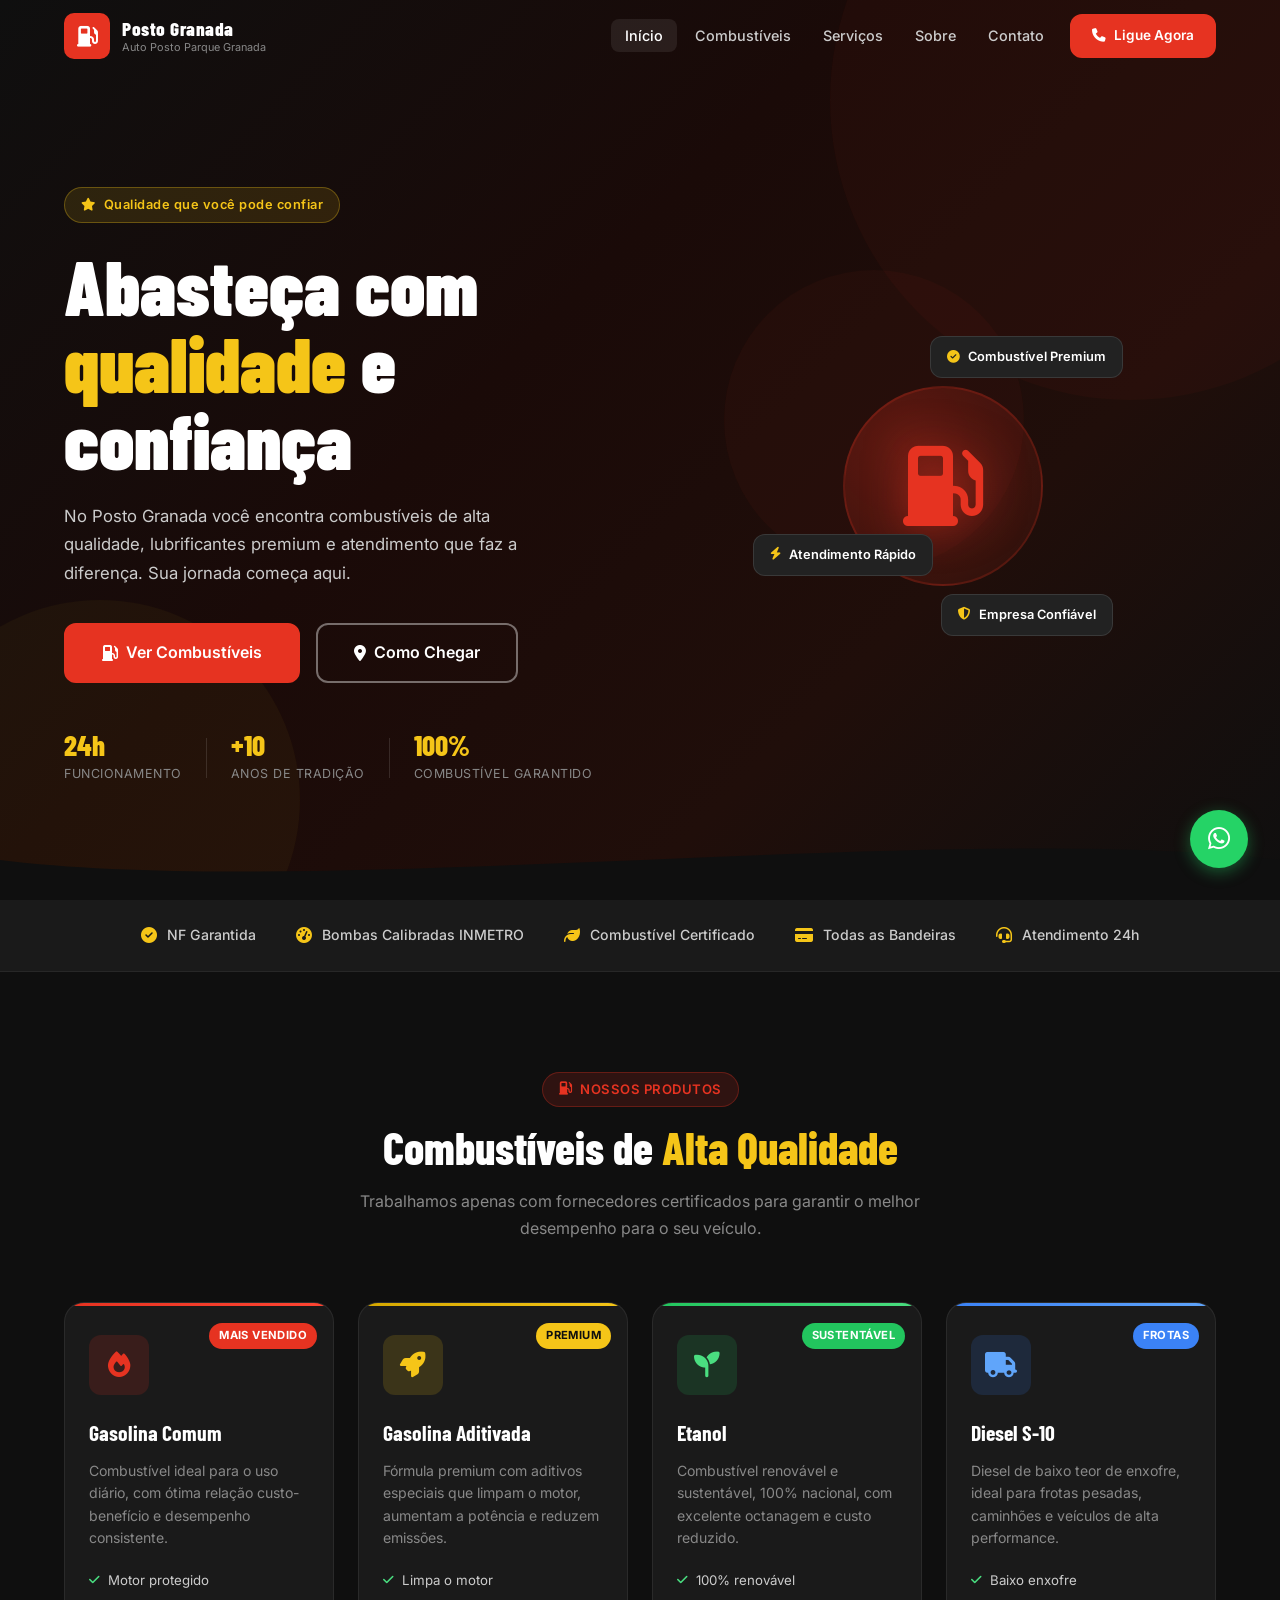
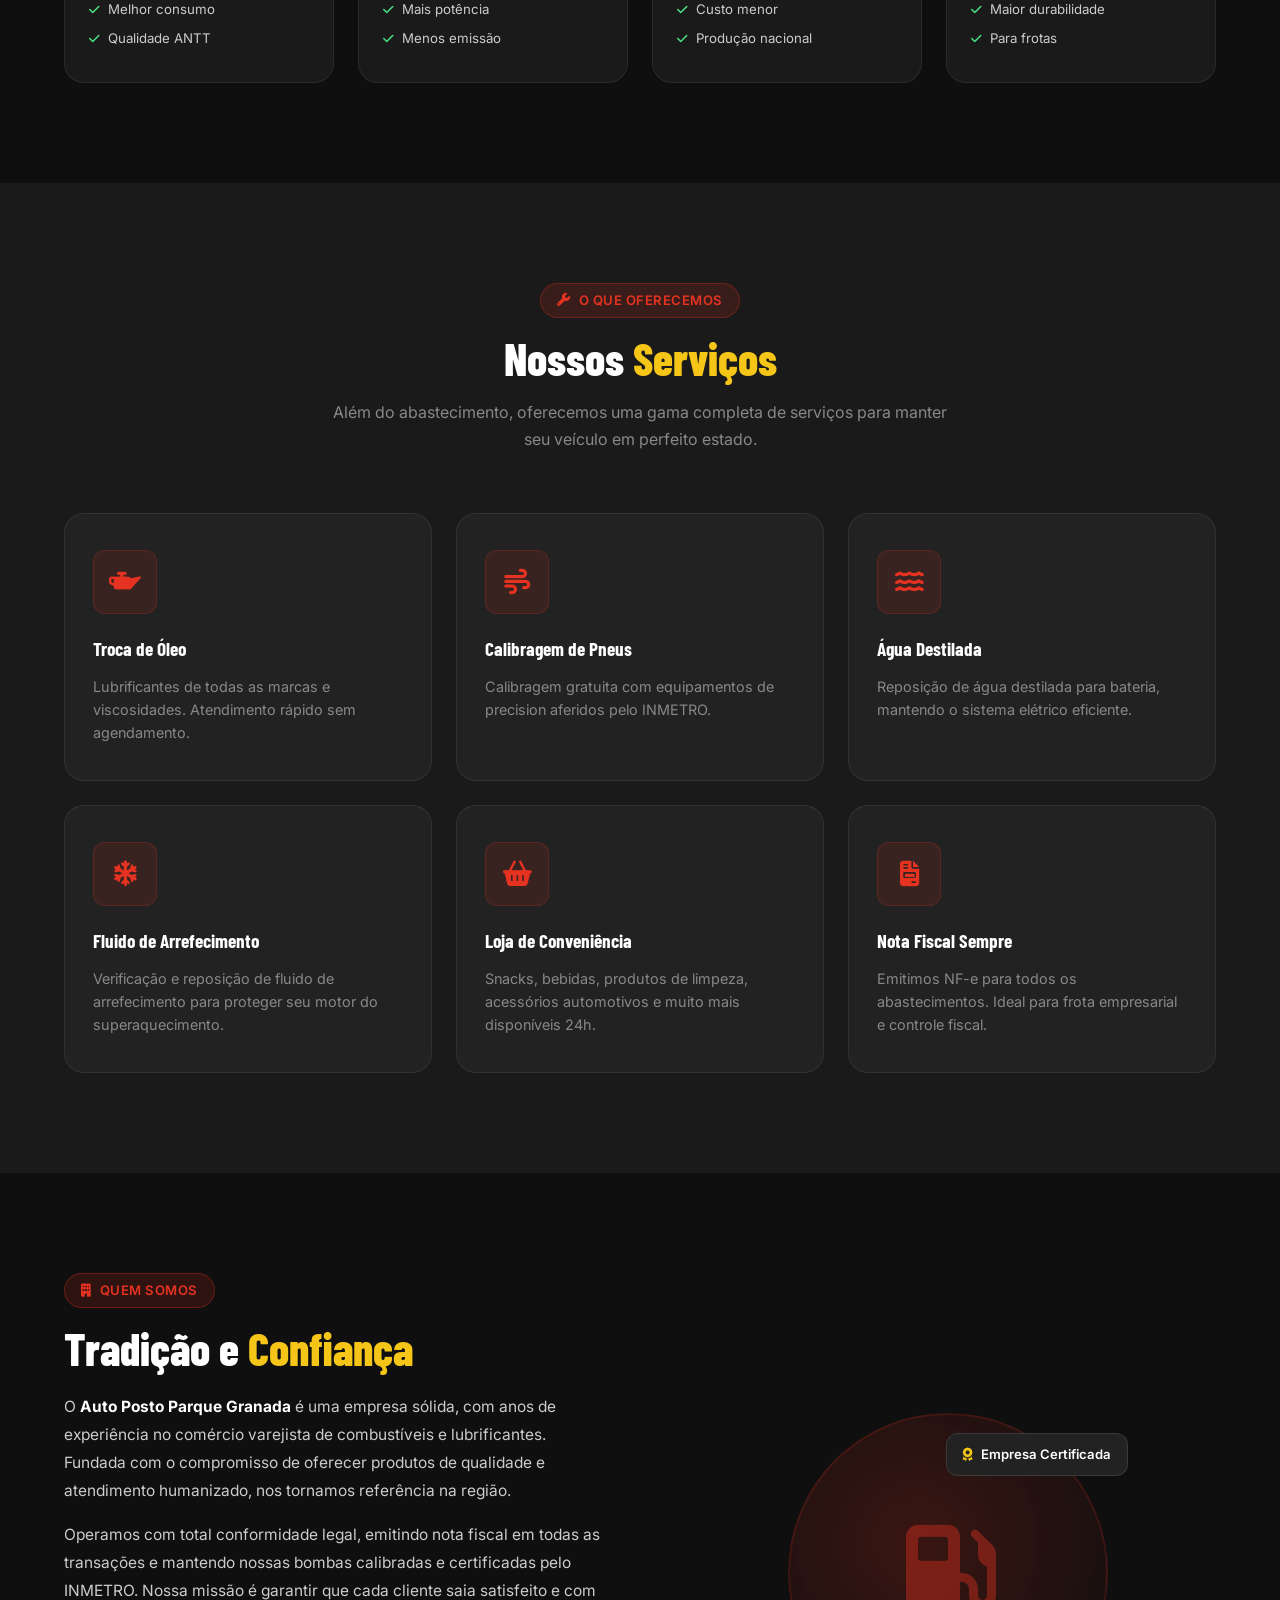
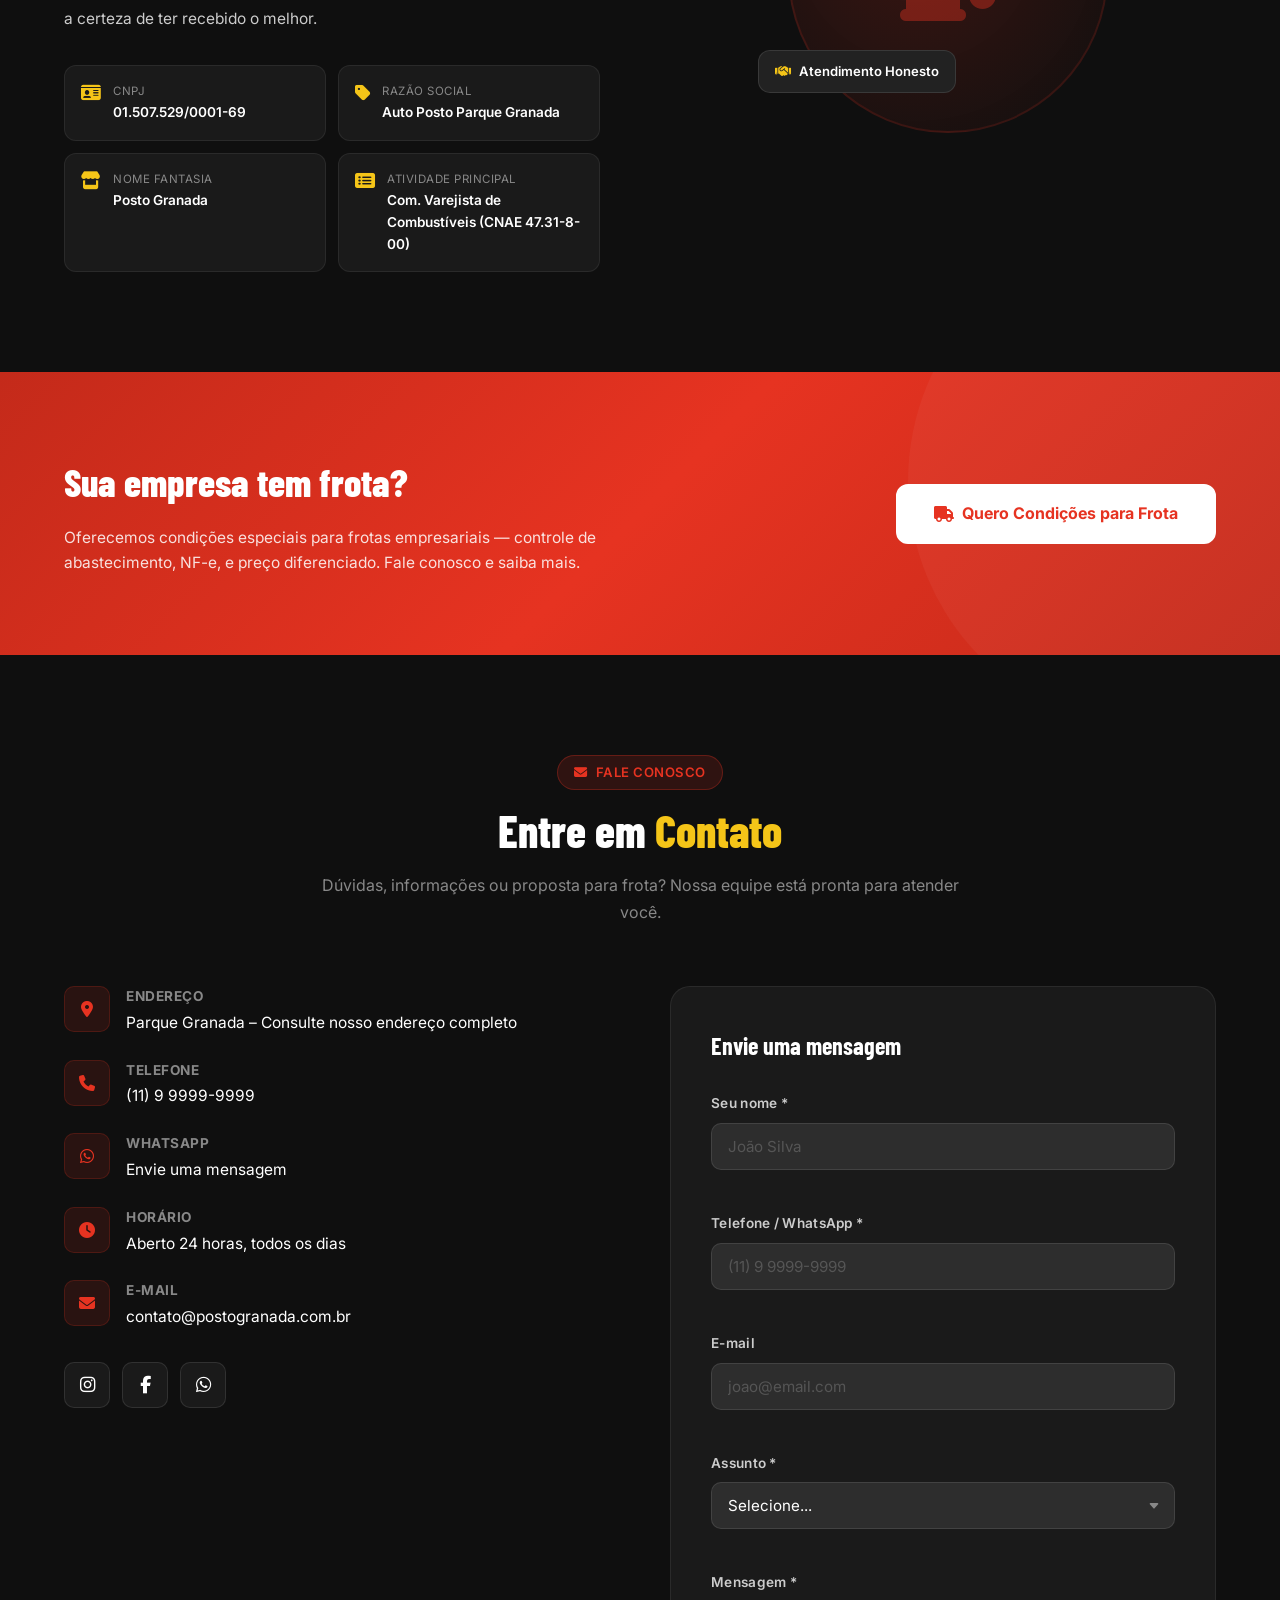
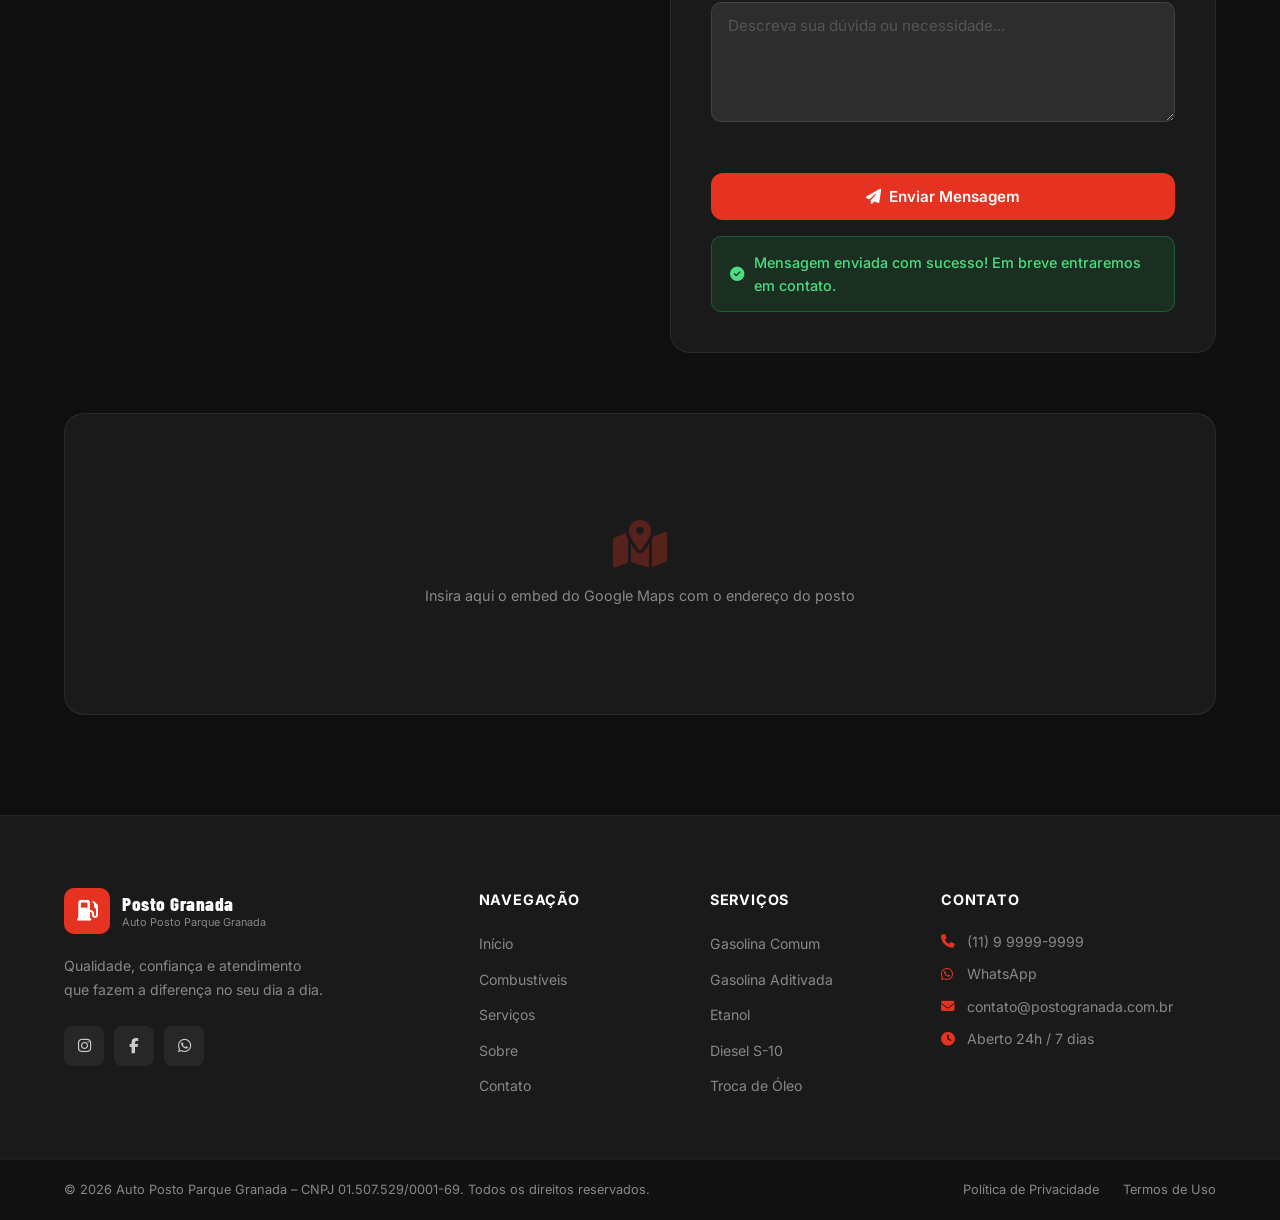
==== index.html @ b52a898c "Add files via upload" ====
<!DOCTYPE html>
<html lang="pt-BR">
<head>
  <meta charset="UTF-8" />
  <meta name="viewport" content="width=device-width, initial-scale=1.0" />
  <meta name="description" content="Posto Granada – Combustíveis e lubrificantes de qualidade no seu bairro. Gasolina, etanol, diesel e muito mais. Atendimento rápido e preço justo." />
  <meta name="keywords" content="posto de combustível, gasolina, etanol, diesel, lubrificantes, Posto Granada, Auto Posto Parque Granada" />
  <meta name="author" content="Auto Posto Parque Granada" />
  <meta name="robots" content="index, follow" />

  <!-- Open Graph -->
  <meta property="og:title" content="Posto Granada | Combustíveis e Lubrificantes" />
  <meta property="og:description" content="Abasteça com qualidade e confiança no Posto Granada. Gasolina, etanol, diesel e lubrificantes com o melhor atendimento." />
  <meta property="og:type" content="website" />
  <meta property="og:url" content="https://postogranada.com.br" />
  <meta property="og:image" content="/assets/img/og-image.jpg" />

  <!-- Favicon -->
  <link rel="icon" type="image/svg+xml" href="/assets/img/favicon.svg" />
  <link rel="apple-touch-icon" href="/assets/img/apple-touch-icon.png" />

  <!-- Preconnect fonts -->
  <link rel="preconnect" href="https://fonts.googleapis.com" />
  <link rel="preconnect" href="https://fonts.gstatic.com" crossorigin />
  <link href="https://fonts.googleapis.com/css2?family=Inter:wght@300;400;500;600;700;800;900&family=Barlow+Condensed:wght@600;700;800;900&display=swap" rel="stylesheet" />

  <!-- Icons -->
  <link rel="stylesheet" href="https://cdnjs.cloudflare.com/ajax/libs/font-awesome/6.5.0/css/all.min.css" integrity="sha512-Avb2QiuDEEvB4bZJYdft2mNjVShBftLdPG8FJ0V7irTLQ8Uo0qcPxh4Plq7G5tGm0rU+1SPhVotteLpBERwOg==" crossorigin="anonymous" referrerpolicy="no-referrer" />

  <link rel="stylesheet" href="/assets/css/styles.css" />
  <title>Posto Granada | Auto Posto Parque Granada</title>
</head>
<body>

  <!-- ===== HEADER / NAVBAR ===== -->
  <header class="header" id="header">
    <div class="container header__inner">
      <a href="#inicio" class="logo" aria-label="Posto Granada">
        <div class="logo__icon">
          <i class="fas fa-gas-pump"></i>
        </div>
        <div class="logo__text">
          <span class="logo__name">Posto Granada</span>
          <span class="logo__sub">Auto Posto Parque Granada</span>
        </div>
      </a>

      <nav class="nav" id="nav" aria-label="Menu principal">
        <ul class="nav__list">
          <li><a href="#inicio" class="nav__link active">Início</a></li>
          <li><a href="#combustiveis" class="nav__link">Combustíveis</a></li>
          <li><a href="#servicos" class="nav__link">Serviços</a></li>
          <li><a href="#sobre" class="nav__link">Sobre</a></li>
          <li><a href="#contato" class="nav__link">Contato</a></li>
          <li><a href="tel:+5511999999999" class="btn btn--sm btn--primary nav__cta"><i class="fas fa-phone"></i> Ligue Agora</a></li>
        </ul>
      </nav>

      <button class="hamburger" id="hamburger" aria-label="Abrir menu" aria-expanded="false">
        <span></span><span></span><span></span>
      </button>
    </div>
  </header>

  <!-- ===== HERO ===== -->
  <section class="hero" id="inicio">
    <div class="hero__bg-anim">
      <div class="hero__particle"></div>
      <div class="hero__particle"></div>
      <div class="hero__particle"></div>
    </div>
    <div class="container hero__inner">
      <div class="hero__content" data-aos="fade-right">
        <div class="hero__badge"><i class="fas fa-star"></i> Qualidade que você pode confiar</div>
        <h1 class="hero__title">
          Abasteça com<br />
          <span class="highlight">qualidade</span> e<br />
          confiança
        </h1>
        <p class="hero__desc">
          No Posto Granada você encontra combustíveis de alta qualidade,
          lubrificantes premium e atendimento que faz a diferença. Sua jornada
          começa aqui.
        </p>
        <div class="hero__actions">
          <a href="#combustiveis" class="btn btn--primary btn--lg">
            <i class="fas fa-gas-pump"></i> Ver Combustíveis
          </a>
          <a href="#contato" class="btn btn--outline btn--lg">
            <i class="fas fa-map-marker-alt"></i> Como Chegar
          </a>
        </div>
        <div class="hero__stats">
          <div class="stat">
            <span class="stat__num">24h</span>
            <span class="stat__label">Funcionamento</span>
          </div>
          <div class="stat__divider"></div>
          <div class="stat">
            <span class="stat__num">+10</span>
            <span class="stat__label">Anos de Tradição</span>
          </div>
          <div class="stat__divider"></div>
          <div class="stat">
            <span class="stat__num">100%</span>
            <span class="stat__label">Combustível Garantido</span>
          </div>
        </div>
      </div>
      <div class="hero__visual" data-aos="fade-left">
        <div class="hero__card-stack">
          <div class="pump-icon-wrap">
            <i class="fas fa-gas-pump pump-icon"></i>
          </div>
          <div class="floating-badge fb1"><i class="fas fa-check-circle"></i> Combustível Premium</div>
          <div class="floating-badge fb2"><i class="fas fa-bolt"></i> Atendimento Rápido</div>
          <div class="floating-badge fb3"><i class="fas fa-shield-alt"></i> Empresa Confiável</div>
        </div>
      </div>
    </div>
    <div class="hero__wave">
      <svg viewBox="0 0 1440 80" xmlns="http://www.w3.org/2000/svg" preserveAspectRatio="none">
        <path d="M0,40 C360,80 1080,0 1440,40 L1440,80 L0,80 Z" fill="#0f0f0f"/>
      </svg>
    </div>
  </section>

  <!-- ===== BANDA DE CONFIANÇA ===== -->
  <section class="trust-band">
    <div class="container trust-band__inner">
      <div class="trust-item"><i class="fas fa-check-circle"></i><span>NF Garantida</span></div>
      <div class="trust-item"><i class="fas fa-tachometer-alt"></i><span>Bombas Calibradas INMETRO</span></div>
      <div class="trust-item"><i class="fas fa-leaf"></i><span>Combustível Certificado</span></div>
      <div class="trust-item"><i class="fas fa-credit-card"></i><span>Todas as Bandeiras</span></div>
      <div class="trust-item"><i class="fas fa-headset"></i><span>Atendimento 24h</span></div>
    </div>
  </section>

  <!-- ===== COMBUSTÍVEIS ===== -->
  <section class="section" id="combustiveis">
    <div class="container">
      <div class="section-header" data-aos="fade-up">
        <span class="section-tag"><i class="fas fa-gas-pump"></i> Nossos Produtos</span>
        <h2 class="section-title">Combustíveis de <span class="highlight">Alta Qualidade</span></h2>
        <p class="section-desc">Trabalhamos apenas com fornecedores certificados para garantir o melhor desempenho para o seu veículo.</p>
      </div>
      <div class="fuels-grid" data-aos="fade-up" data-aos-delay="100">

        <div class="fuel-card fuel-card--gasolina">
          <div class="fuel-card__icon">
            <i class="fas fa-fire"></i>
          </div>
          <h3 class="fuel-card__name">Gasolina Comum</h3>
          <p class="fuel-card__desc">Combustível ideal para o uso diário, com ótima relação custo-benefício e desempenho consistente.</p>
          <ul class="fuel-card__features">
            <li><i class="fas fa-check"></i> Motor protegido</li>
            <li><i class="fas fa-check"></i> Melhor consumo</li>
            <li><i class="fas fa-check"></i> Qualidade ANTT</li>
          </ul>
          <div class="fuel-card__badge">Mais Vendido</div>
        </div>

        <div class="fuel-card fuel-card--aditivada">
          <div class="fuel-card__icon">
            <i class="fas fa-rocket"></i>
          </div>
          <h3 class="fuel-card__name">Gasolina Aditivada</h3>
          <p class="fuel-card__desc">Fórmula premium com aditivos especiais que limpam o motor, aumentam a potência e reduzem emissões.</p>
          <ul class="fuel-card__features">
            <li><i class="fas fa-check"></i> Limpa o motor</li>
            <li><i class="fas fa-check"></i> Mais potência</li>
            <li><i class="fas fa-check"></i> Menos emissão</li>
          </ul>
          <div class="fuel-card__badge fuel-card__badge--premium">Premium</div>
        </div>

        <div class="fuel-card fuel-card--etanol">
          <div class="fuel-card__icon">
            <i class="fas fa-seedling"></i>
          </div>
          <h3 class="fuel-card__name">Etanol</h3>
          <p class="fuel-card__desc">Combustível renovável e sustentável, 100% nacional, com excelente octanagem e custo reduzido.</p>
          <ul class="fuel-card__features">
            <li><i class="fas fa-check"></i> 100% renovável</li>
            <li><i class="fas fa-check"></i> Custo menor</li>
            <li><i class="fas fa-check"></i> Produção nacional</li>
          </ul>
          <div class="fuel-card__badge fuel-card__badge--eco">Sustentável</div>
        </div>

        <div class="fuel-card fuel-card--diesel">
          <div class="fuel-card__icon">
            <i class="fas fa-truck"></i>
          </div>
          <h3 class="fuel-card__name">Diesel S-10</h3>
          <p class="fuel-card__desc">Diesel de baixo teor de enxofre, ideal para frotas pesadas, caminhões e veículos de alta performance.</p>
          <ul class="fuel-card__features">
            <li><i class="fas fa-check"></i> Baixo enxofre</li>
            <li><i class="fas fa-check"></i> Maior durabilidade</li>
            <li><i class="fas fa-check"></i> Para frotas</li>
          </ul>
          <div class="fuel-card__badge fuel-card__badge--diesel">Frotas</div>
        </div>

      </div>
    </div>
  </section>

  <!-- ===== SERVIÇOS ===== -->
  <section class="section section--dark" id="servicos">
    <div class="container">
      <div class="section-header" data-aos="fade-up">
        <span class="section-tag"><i class="fas fa-wrench"></i> O que oferecemos</span>
        <h2 class="section-title">Nossos <span class="highlight">Serviços</span></h2>
        <p class="section-desc">Além do abastecimento, oferecemos uma gama completa de serviços para manter seu veículo em perfeito estado.</p>
      </div>
      <div class="services-grid" data-aos="fade-up" data-aos-delay="100">

        <div class="service-card">
          <div class="service-card__icon"><i class="fas fa-oil-can"></i></div>
          <h3 class="service-card__title">Troca de Óleo</h3>
          <p class="service-card__desc">Lubrificantes de todas as marcas e viscosidades. Atendimento rápido sem agendamento.</p>
        </div>

        <div class="service-card">
          <div class="service-card__icon"><i class="fas fa-wind"></i></div>
          <h3 class="service-card__title">Calibragem de Pneus</h3>
          <p class="service-card__desc">Calibragem gratuita com equipamentos de precision aferidos pelo INMETRO.</p>
        </div>

        <div class="service-card">
          <div class="service-card__icon"><i class="fas fa-water"></i></div>
          <h3 class="service-card__title">Água Destilada</h3>
          <p class="service-card__desc">Reposição de água destilada para bateria, mantendo o sistema elétrico eficiente.</p>
        </div>

        <div class="service-card">
          <div class="service-card__icon"><i class="fas fa-snowflake"></i></div>
          <h3 class="service-card__title">Fluido de Arrefecimento</h3>
          <p class="service-card__desc">Verificação e reposição de fluido de arrefecimento para proteger seu motor do superaquecimento.</p>
        </div>

        <div class="service-card">
          <div class="service-card__icon"><i class="fas fa-shopping-basket"></i></div>
          <h3 class="service-card__title">Loja de Conveniência</h3>
          <p class="service-card__desc">Snacks, bebidas, produtos de limpeza, acessórios automotivos e muito mais disponíveis 24h.</p>
        </div>

        <div class="service-card">
          <div class="service-card__icon"><i class="fas fa-file-invoice"></i></div>
          <h3 class="service-card__title">Nota Fiscal Sempre</h3>
          <p class="service-card__desc">Emitimos NF-e para todos os abastecimentos. Ideal para frota empresarial e controle fiscal.</p>
        </div>

      </div>
    </div>
  </section>

  <!-- ===== SOBRE ===== -->
  <section class="section" id="sobre">
    <div class="container sobre__inner">
      <div class="sobre__content" data-aos="fade-right">
        <span class="section-tag"><i class="fas fa-building"></i> Quem Somos</span>
        <h2 class="section-title">Tradição e <span class="highlight">Confiança</span></h2>
        <p class="sobre__text">
          O <strong>Auto Posto Parque Granada</strong> é uma empresa sólida, com anos de experiência no
          comércio varejista de combustíveis e lubrificantes. Fundada com o compromisso de
          oferecer produtos de qualidade e atendimento humanizado, nos tornamos referência na região.
        </p>
        <p class="sobre__text">
          Operamos com total conformidade legal, emitindo nota fiscal em todas as transações e
          mantendo nossas bombas calibradas e certificadas pelo INMETRO. Nossa missão é
          garantir que cada cliente saia satisfeito e com a certeza de ter recebido o melhor.
        </p>

        <div class="sobre__info-cards">
          <div class="info-card">
            <i class="fas fa-id-card"></i>
            <div>
              <span class="info-card__label">CNPJ</span>
              <span class="info-card__value">01.507.529/0001-69</span>
            </div>
          </div>
          <div class="info-card">
            <i class="fas fa-tag"></i>
            <div>
              <span class="info-card__label">Razão Social</span>
              <span class="info-card__value">Auto Posto Parque Granada</span>
            </div>
          </div>
          <div class="info-card">
            <i class="fas fa-store"></i>
            <div>
              <span class="info-card__label">Nome Fantasia</span>
              <span class="info-card__value">Posto Granada</span>
            </div>
          </div>
          <div class="info-card">
            <i class="fas fa-list-alt"></i>
            <div>
              <span class="info-card__label">Atividade Principal</span>
              <span class="info-card__value">Com. Varejista de Combustíveis (CNAE 47.31-8-00)</span>
            </div>
          </div>
        </div>
      </div>

      <div class="sobre__visual" data-aos="fade-left">
        <div class="sobre__image-wrap">
          <div class="sobre__icon-display">
            <i class="fas fa-gas-pump"></i>
          </div>
          <div class="sobre__badge-float s1">
            <i class="fas fa-award"></i>
            <span>Empresa Certificada</span>
          </div>
          <div class="sobre__badge-float s2">
            <i class="fas fa-handshake"></i>
            <span>Atendimento Honesto</span>
          </div>
        </div>
      </div>
    </div>
  </section>

  <!-- ===== CTA FROTA ===== -->
  <section class="cta-frota">
    <div class="container cta-frota__inner" data-aos="fade-up">
      <div class="cta-frota__text">
        <h2>Sua empresa tem frota?</h2>
        <p>Oferecemos condições especiais para frotas empresariais — controle de abastecimento, NF-e, e preço diferenciado. Fale conosco e saiba mais.</p>
      </div>
      <a href="#contato" class="btn btn--white btn--lg">
        <i class="fas fa-truck"></i> Quero Condições para Frota
      </a>
    </div>
  </section>

  <!-- ===== CONTATO ===== -->
  <section class="section" id="contato">
    <div class="container">
      <div class="section-header" data-aos="fade-up">
        <span class="section-tag"><i class="fas fa-envelope"></i> Fale Conosco</span>
        <h2 class="section-title">Entre em <span class="highlight">Contato</span></h2>
        <p class="section-desc">Dúvidas, informações ou proposta para frota? Nossa equipe está pronta para atender você.</p>
      </div>

      <div class="contact__wrap">
        <div class="contact__info" data-aos="fade-right">
          <div class="contact__item">
            <div class="contact__item-icon"><i class="fas fa-map-marker-alt"></i></div>
            <div>
              <strong>Endereço</strong>
              <span>Parque Granada – Consulte nosso endereço completo</span>
            </div>
          </div>
          <div class="contact__item">
            <div class="contact__item-icon"><i class="fas fa-phone"></i></div>
            <div>
              <strong>Telefone</strong>
              <span><a href="tel:+5511999999999">(11) 9 9999-9999</a></span>
            </div>
          </div>
          <div class="contact__item">
            <div class="contact__item-icon"><i class="fab fa-whatsapp"></i></div>
            <div>
              <strong>WhatsApp</strong>
              <span><a href="https://wa.me/5511999999999" target="_blank" rel="noopener noreferrer">Envie uma mensagem</a></span>
            </div>
          </div>
          <div class="contact__item">
            <div class="contact__item-icon"><i class="fas fa-clock"></i></div>
            <div>
              <strong>Horário</strong>
              <span>Aberto 24 horas, todos os dias</span>
            </div>
          </div>
          <div class="contact__item">
            <div class="contact__item-icon"><i class="fas fa-envelope"></i></div>
            <div>
              <strong>E-mail</strong>
              <span><a href="mailto:contato@postogranada.com.br">contato@postogranada.com.br</a></span>
            </div>
          </div>
          <div class="contact__social">
            <a href="#" class="social-btn" aria-label="Instagram" target="_blank" rel="noopener noreferrer"><i class="fab fa-instagram"></i></a>
            <a href="#" class="social-btn" aria-label="Facebook" target="_blank" rel="noopener noreferrer"><i class="fab fa-facebook-f"></i></a>
            <a href="https://wa.me/5511999999999" class="social-btn social-btn--whatsapp" aria-label="WhatsApp" target="_blank" rel="noopener noreferrer"><i class="fab fa-whatsapp"></i></a>
          </div>
        </div>

        <div class="contact__form-wrap" data-aos="fade-left">
          <form class="contact__form" id="contactForm" novalidate>
            <h3 class="contact__form-title">Envie uma mensagem</h3>
            <div class="form__group">
              <label for="name" class="form__label">Seu nome *</label>
              <input type="text" id="name" name="name" class="form__input" placeholder="João Silva" required autocomplete="name" />
              <span class="form__error" id="nameError"></span>
            </div>
            <div class="form__group">
              <label for="phone" class="form__label">Telefone / WhatsApp *</label>
              <input type="tel" id="phone" name="phone" class="form__input" placeholder="(11) 9 9999-9999" required autocomplete="tel" />
              <span class="form__error" id="phoneError"></span>
            </div>
            <div class="form__group">
              <label for="email" class="form__label">E-mail</label>
              <input type="email" id="email" name="email" class="form__input" placeholder="joao@email.com" autocomplete="email" />
              <span class="form__error" id="emailError"></span>
            </div>
            <div class="form__group">
              <label for="subject" class="form__label">Assunto *</label>
              <select id="subject" name="subject" class="form__input form__select" required>
                <option value="">Selecione...</option>
                <option value="informacoes">Informações gerais</option>
                <option value="frota">Contrato para frota</option>
                <option value="lubrificantes">Lubrificantes</option>
                <option value="outro">Outro assunto</option>
              </select>
              <span class="form__error" id="subjectError"></span>
            </div>
            <div class="form__group">
              <label for="message" class="form__label">Mensagem *</label>
              <textarea id="message" name="message" class="form__input form__textarea" placeholder="Descreva sua dúvida ou necessidade..." rows="4" required></textarea>
              <span class="form__error" id="messageError"></span>
            </div>
            <button type="submit" class="btn btn--primary btn--full" id="submitBtn">
              <i class="fas fa-paper-plane"></i> Enviar Mensagem
            </button>
            <div class="form__success" id="formSuccess" hidden>
              <i class="fas fa-check-circle"></i> Mensagem enviada com sucesso! Em breve entraremos em contato.
            </div>
          </form>
        </div>
      </div>

      <!-- Mapa placeholder -->
      <div class="map-placeholder" data-aos="fade-up">
        <div class="map-placeholder__inner">
          <i class="fas fa-map-marked-alt"></i>
          <p>Insira aqui o embed do Google Maps com o endereço do posto</p>
          <!-- Substitua este bloco pelo iframe do Google Maps -->
          <!-- <iframe src="https://www.google.com/maps/embed?pb=..." width="100%" height="400" style="border:0;" allowfullscreen loading="lazy"></iframe> -->
        </div>
      </div>

    </div>
  </section>

  <!-- ===== FOOTER ===== -->
  <footer class="footer">
    <div class="container footer__inner">
      <div class="footer__brand">
        <div class="logo logo--footer">
          <div class="logo__icon"><i class="fas fa-gas-pump"></i></div>
          <div class="logo__text">
            <span class="logo__name">Posto Granada</span>
            <span class="logo__sub">Auto Posto Parque Granada</span>
          </div>
        </div>
        <p class="footer__tagline">Qualidade, confiança e atendimento que fazem a diferença no seu dia a dia.</p>
        <div class="footer__social">
          <a href="#" aria-label="Instagram" target="_blank" rel="noopener noreferrer"><i class="fab fa-instagram"></i></a>
          <a href="#" aria-label="Facebook" target="_blank" rel="noopener noreferrer"><i class="fab fa-facebook-f"></i></a>
          <a href="https://wa.me/5511999999999" aria-label="WhatsApp" target="_blank" rel="noopener noreferrer"><i class="fab fa-whatsapp"></i></a>
        </div>
      </div>

      <div class="footer__links">
        <h4>Navegação</h4>
        <ul>
          <li><a href="#inicio">Início</a></li>
          <li><a href="#combustiveis">Combustíveis</a></li>
          <li><a href="#servicos">Serviços</a></li>
          <li><a href="#sobre">Sobre</a></li>
          <li><a href="#contato">Contato</a></li>
        </ul>
      </div>

      <div class="footer__links">
        <h4>Serviços</h4>
        <ul>
          <li><a href="#combustiveis">Gasolina Comum</a></li>
          <li><a href="#combustiveis">Gasolina Aditivada</a></li>
          <li><a href="#combustiveis">Etanol</a></li>
          <li><a href="#combustiveis">Diesel S-10</a></li>
          <li><a href="#servicos">Troca de Óleo</a></li>
        </ul>
      </div>

      <div class="footer__contact">
        <h4>Contato</h4>
        <ul>
          <li><i class="fas fa-phone"></i> <a href="tel:+5511999999999">(11) 9 9999-9999</a></li>
          <li><i class="fab fa-whatsapp"></i> <a href="https://wa.me/5511999999999" target="_blank" rel="noopener noreferrer">WhatsApp</a></li>
          <li><i class="fas fa-envelope"></i> <a href="mailto:contato@postogranada.com.br">contato@postogranada.com.br</a></li>
          <li><i class="fas fa-clock"></i> Aberto 24h / 7 dias</li>
        </ul>
      </div>
    </div>

    <div class="footer__legal">
      <div class="container footer__legal-inner">
        <p>&copy; 2026 Auto Posto Parque Granada – CNPJ 01.507.529/0001-69. Todos os direitos reservados.</p>
        <div class="footer__legal-links">
          <a href="/politica-de-privacidade.html">Política de Privacidade</a>
          <a href="/termos-de-uso.html">Termos de Uso</a>
        </div>
      </div>
    </div>
  </footer>

  <!-- WhatsApp Float -->
  <a href="https://wa.me/5511999999999" class="whatsapp-float" target="_blank" rel="noopener noreferrer" aria-label="Fale no WhatsApp">
    <i class="fab fa-whatsapp"></i>
    <span class="whatsapp-float__tooltip">Fale conosco!</span>
  </a>

  <!-- Back to top -->
  <button class="back-to-top" id="backToTop" aria-label="Voltar ao topo" hidden>
    <i class="fas fa-chevron-up"></i>
  </button>

  <script src="/assets/js/main.js" defer></script>
</body>
</html>
---- assets/css/styles.css ----
/* =========================================================
   POSTO GRANADA – Stylesheet
   Paleta: Vermelho #e63321 | Amarelo #f5c518 | Escuro #0f0f0f
   ========================================================= */

/* ── Reset & Base ─────────────────────────────────────── */
*, *::before, *::after { box-sizing: border-box; margin: 0; padding: 0; }

:root {
  --red:        #e63321;
  --red-dark:   #c42a1a;
  --red-light:  #ff4533;
  --yellow:     #f5c518;
  --yellow-dark:#d4a700;
  --black:      #0f0f0f;
  --dark:       #1a1a1a;
  --dark-2:     #222222;
  --dark-3:     #2d2d2d;
  --gray:       #888;
  --gray-light: #ccc;
  --white:      #ffffff;
  --off-white:  #f8f8f0;

  --ff-body:    'Inter', sans-serif;
  --ff-heading: 'Barlow Condensed', sans-serif;

  --transition: 0.3s ease;
  --radius:     12px;
  --radius-lg:  20px;
  --shadow:     0 4px 24px rgba(0,0,0,.25);
  --shadow-lg:  0 8px 48px rgba(0,0,0,.35);
}

html { scroll-behavior: smooth; font-size: 16px; }

body {
  font-family: var(--ff-body);
  background: var(--black);
  color: var(--white);
  line-height: 1.6;
  overflow-x: hidden;
}

img { max-width: 100%; display: block; }
a { text-decoration: none; color: inherit; }
ul { list-style: none; }
button { cursor: pointer; font-family: inherit; border: none; background: none; }

/* ── Scrollbar ─────────────────────────────────────────── */
::-webkit-scrollbar { width: 6px; }
::-webkit-scrollbar-track { background: var(--dark); }
::-webkit-scrollbar-thumb { background: var(--red); border-radius: 3px; }

/* ── Container ─────────────────────────────────────────── */
.container {
  width: 100%;
  max-width: 1200px;
  margin: 0 auto;
  padding: 0 24px;
}

/* ── Buttons ───────────────────────────────────────────── */
.btn {
  display: inline-flex;
  align-items: center;
  gap: 8px;
  padding: 12px 28px;
  border-radius: var(--radius);
  font-weight: 600;
  font-size: 0.95rem;
  transition: all var(--transition);
  border: 2px solid transparent;
  white-space: nowrap;
}
.btn--primary {
  background: var(--red);
  color: var(--white);
  border-color: var(--red);
}
.btn--primary:hover {
  background: var(--red-dark);
  border-color: var(--red-dark);
  transform: translateY(-2px);
  box-shadow: 0 8px 24px rgba(230,51,33,.4);
}
.btn--outline {
  background: transparent;
  color: var(--white);
  border-color: rgba(255,255,255,.4);
}
.btn--outline:hover {
  border-color: var(--yellow);
  color: var(--yellow);
  transform: translateY(-2px);
}
.btn--white {
  background: var(--white);
  color: var(--red);
  border-color: var(--white);
  font-weight: 700;
}
.btn--white:hover {
  background: var(--yellow);
  border-color: var(--yellow);
  color: var(--black);
  transform: translateY(-2px);
  box-shadow: 0 8px 24px rgba(245,197,24,.4);
}
.btn--lg { padding: 15px 36px; font-size: 1rem; }
.btn--sm { padding: 9px 20px; font-size: 0.85rem; }
.btn--full { width: 100%; justify-content: center; }

/* ── Highlight ─────────────────────────────────────────── */
.highlight {
  color: var(--yellow);
  position: relative;
}

/* ── Section Shared ────────────────────────────────────── */
.section { padding: 100px 0; }
.section--dark { background: var(--dark); }

.section-header {
  text-align: center;
  max-width: 640px;
  margin: 0 auto 60px;
}
.section-tag {
  display: inline-flex;
  align-items: center;
  gap: 8px;
  background: rgba(230,51,33,.15);
  color: var(--red);
  border: 1px solid rgba(230,51,33,.3);
  padding: 6px 16px;
  border-radius: 50px;
  font-size: 0.82rem;
  font-weight: 600;
  letter-spacing: .5px;
  text-transform: uppercase;
  margin-bottom: 16px;
}
.section-title {
  font-family: var(--ff-heading);
  font-size: clamp(2rem, 4vw, 2.8rem);
  font-weight: 800;
  line-height: 1.1;
  margin-bottom: 16px;
  color: var(--white);
}
.section-desc {
  color: var(--gray);
  font-size: 1rem;
  line-height: 1.7;
}

/* =========================================================
   HEADER
   ========================================================= */
.header {
  position: fixed;
  top: 0; left: 0; right: 0;
  z-index: 1000;
  padding: 0;
  transition: background var(--transition), box-shadow var(--transition), padding var(--transition);
}
.header.scrolled {
  background: rgba(15,15,15,.97);
  backdrop-filter: blur(12px);
  box-shadow: 0 2px 24px rgba(0,0,0,.5);
}
.header__inner {
  display: flex;
  align-items: center;
  justify-content: space-between;
  gap: 24px;
  height: 72px;
}

/* Logo */
.logo {
  display: flex;
  align-items: center;
  gap: 12px;
}
.logo__icon {
  width: 46px; height: 46px;
  background: var(--red);
  border-radius: 10px;
  display: flex;
  align-items: center;
  justify-content: center;
  font-size: 1.3rem;
  color: var(--white);
  flex-shrink: 0;
}
.logo__text { display: flex; flex-direction: column; }
.logo__name {
  font-family: var(--ff-heading);
  font-size: 1.2rem;
  font-weight: 800;
  color: var(--white);
  letter-spacing: .5px;
  line-height: 1;
}
.logo__sub {
  font-size: 0.68rem;
  color: var(--gray);
  line-height: 1;
  margin-top: 3px;
}

/* Nav */
.nav__list {
  display: flex;
  align-items: center;
  gap: 4px;
}
.nav__link {
  padding: 8px 14px;
  border-radius: 8px;
  font-size: 0.9rem;
  font-weight: 500;
  color: var(--gray-light);
  transition: all var(--transition);
}
.nav__link:hover, .nav__link.active {
  color: var(--white);
  background: rgba(255,255,255,.08);
}
.nav__cta { margin-left: 8px; }

/* Hamburger */
.hamburger {
  display: none;
  flex-direction: column;
  gap: 5px;
  padding: 8px;
}
.hamburger span {
  display: block;
  width: 24px; height: 2px;
  background: var(--white);
  border-radius: 2px;
  transition: all var(--transition);
}
.hamburger.active span:nth-child(1) { transform: translateY(7px) rotate(45deg); }
.hamburger.active span:nth-child(2) { opacity: 0; }
.hamburger.active span:nth-child(3) { transform: translateY(-7px) rotate(-45deg); }

/* =========================================================
   HERO
   ========================================================= */
.hero {
  min-height: 100vh;
  background: linear-gradient(135deg, #0f0f0f 0%, #1a0a08 40%, #200e0a 70%, #0f0f0f 100%);
  display: flex;
  align-items: center;
  position: relative;
  overflow: hidden;
  padding-top: 72px;
}

.hero__bg-anim {
  position: absolute;
  inset: 0;
  pointer-events: none;
}
.hero__particle {
  position: absolute;
  border-radius: 50%;
  background: var(--red);
  opacity: .04;
  animation: float 8s ease-in-out infinite;
}
.hero__particle:nth-child(1) { width: 600px; height: 600px; top: -200px; right: -150px; animation-delay: 0s; }
.hero__particle:nth-child(2) { width: 400px; height: 400px; bottom: -100px; left: -100px; animation-delay: 3s; background: var(--yellow); }
.hero__particle:nth-child(3) { width: 300px; height: 300px; top: 30%; right: 20%; animation-delay: 6s; }

@keyframes float {
  0%, 100% { transform: translateY(0) scale(1); }
  50% { transform: translateY(-30px) scale(1.05); }
}

.hero__inner {
  display: grid;
  grid-template-columns: 1fr 1fr;
  gap: 60px;
  align-items: center;
  padding: 80px 24px;
}

.hero__badge {
  display: inline-flex;
  align-items: center;
  gap: 8px;
  background: rgba(245,197,24,.12);
  color: var(--yellow);
  border: 1px solid rgba(245,197,24,.3);
  padding: 7px 16px;
  border-radius: 50px;
  font-size: 0.8rem;
  font-weight: 600;
  letter-spacing: .5px;
  margin-bottom: 24px;
}
.hero__title {
  font-family: var(--ff-heading);
  font-size: clamp(3rem, 6vw, 5rem);
  font-weight: 900;
  line-height: 1.0;
  margin-bottom: 24px;
  color: var(--white);
}
.hero__desc {
  font-size: 1.05rem;
  color: var(--gray-light);
  line-height: 1.7;
  margin-bottom: 36px;
  max-width: 500px;
}
.hero__actions {
  display: flex;
  gap: 16px;
  flex-wrap: wrap;
  margin-bottom: 48px;
}
.hero__stats {
  display: flex;
  align-items: center;
  gap: 24px;
}
.stat__num {
  font-family: var(--ff-heading);
  font-size: 1.8rem;
  font-weight: 800;
  color: var(--yellow);
  display: block;
  line-height: 1;
}
.stat__label {
  font-size: 0.78rem;
  color: var(--gray);
  text-transform: uppercase;
  letter-spacing: .5px;
}
.stat__divider {
  width: 1px;
  height: 40px;
  background: rgba(255,255,255,.12);
}

/* Hero Visual */
.hero__visual {
  display: flex;
  justify-content: center;
  align-items: center;
}
.hero__card-stack {
  position: relative;
  width: 340px;
  height: 340px;
  display: flex;
  align-items: center;
  justify-content: center;
}
.pump-icon-wrap {
  width: 200px; height: 200px;
  background: radial-gradient(circle at 30% 30%, rgba(230,51,33,.3), rgba(230,51,33,.05));
  border: 2px solid rgba(230,51,33,.2);
  border-radius: 50%;
  display: flex;
  align-items: center;
  justify-content: center;
  animation: pulse-ring 3s ease-in-out infinite;
}
.pump-icon {
  font-size: 5rem;
  color: var(--red);
  filter: drop-shadow(0 0 20px rgba(230,51,33,.5));
}
@keyframes pulse-ring {
  0%, 100% { box-shadow: 0 0 0 0 rgba(230,51,33,.2); }
  50% { box-shadow: 0 0 0 20px rgba(230,51,33,0); }
}

.floating-badge {
  position: absolute;
  background: var(--dark-2);
  border: 1px solid rgba(255,255,255,.1);
  border-radius: var(--radius);
  padding: 10px 16px;
  font-size: 0.8rem;
  font-weight: 600;
  display: flex;
  align-items: center;
  gap: 8px;
  backdrop-filter: blur(8px);
  animation: floatBadge 4s ease-in-out infinite;
  white-space: nowrap;
}
.floating-badge i { color: var(--yellow); }
.fb1 { top: 20px; right: -10px; animation-delay: 0s; }
.fb2 { bottom: 80px; left: -20px; animation-delay: 1.5s; }
.fb3 { bottom: 20px; right: 0; animation-delay: 3s; }

@keyframes floatBadge {
  0%, 100% { transform: translateY(0); }
  50% { transform: translateY(-8px); }
}

/* Wave */
.hero__wave {
  position: absolute;
  bottom: 0; left: 0; right: 0;
  line-height: 0;
}
.hero__wave svg { width: 100%; height: 80px; }

/* =========================================================
   TRUST BAND
   ========================================================= */
.trust-band {
  background: var(--dark);
  padding: 24px 0;
  border-bottom: 1px solid rgba(255,255,255,.06);
}
.trust-band__inner {
  display: flex;
  align-items: center;
  justify-content: center;
  flex-wrap: wrap;
  gap: 16px 40px;
}
.trust-item {
  display: flex;
  align-items: center;
  gap: 10px;
  font-size: 0.88rem;
  font-weight: 500;
  color: var(--gray-light);
}
.trust-item i {
  color: var(--yellow);
  font-size: 1rem;
}

/* =========================================================
   COMBUSTÍVEIS
   ========================================================= */
.fuels-grid {
  display: grid;
  grid-template-columns: repeat(4, 1fr);
  gap: 24px;
}

.fuel-card {
  background: var(--dark);
  border: 1px solid rgba(255,255,255,.07);
  border-radius: var(--radius-lg);
  padding: 32px 24px;
  position: relative;
  overflow: hidden;
  transition: transform var(--transition), box-shadow var(--transition), border-color var(--transition);
}
.fuel-card::before {
  content: '';
  position: absolute;
  top: 0; left: 0; right: 0;
  height: 3px;
}
.fuel-card--gasolina::before  { background: linear-gradient(90deg, var(--red), var(--red-light)); }
.fuel-card--aditivada::before { background: linear-gradient(90deg, var(--yellow-dark), var(--yellow)); }
.fuel-card--etanol::before    { background: linear-gradient(90deg, #22c55e, #4ade80); }
.fuel-card--diesel::before    { background: linear-gradient(90deg, #3b82f6, #60a5fa); }

.fuel-card:hover {
  transform: translateY(-6px);
  box-shadow: var(--shadow-lg);
  border-color: rgba(255,255,255,.14);
}

.fuel-card__icon {
  width: 60px; height: 60px;
  border-radius: var(--radius);
  display: flex;
  align-items: center;
  justify-content: center;
  font-size: 1.6rem;
  margin-bottom: 20px;
}
.fuel-card--gasolina  .fuel-card__icon { background: rgba(230,51,33,.15); color: var(--red); }
.fuel-card--aditivada .fuel-card__icon { background: rgba(245,197,24,.15); color: var(--yellow); }
.fuel-card--etanol    .fuel-card__icon { background: rgba(34,197,94,.15);  color: #4ade80; }
.fuel-card--diesel    .fuel-card__icon { background: rgba(59,130,246,.15); color: #60a5fa; }

.fuel-card__name {
  font-family: var(--ff-heading);
  font-size: 1.35rem;
  font-weight: 700;
  margin-bottom: 10px;
}
.fuel-card__desc {
  font-size: 0.88rem;
  color: var(--gray);
  line-height: 1.6;
  margin-bottom: 20px;
}
.fuel-card__features {
  display: flex;
  flex-direction: column;
  gap: 8px;
}
.fuel-card__features li {
  display: flex;
  align-items: center;
  gap: 8px;
  font-size: 0.83rem;
  color: var(--gray-light);
}
.fuel-card__features li i { color: #4ade80; font-size: 0.75rem; }

.fuel-card__badge {
  position: absolute;
  top: 20px; right: 16px;
  background: var(--red);
  color: var(--white);
  font-size: 0.7rem;
  font-weight: 700;
  padding: 4px 10px;
  border-radius: 50px;
  letter-spacing: .4px;
  text-transform: uppercase;
}
.fuel-card__badge--premium { background: var(--yellow); color: var(--black); }
.fuel-card__badge--eco     { background: #22c55e; color: var(--white); }
.fuel-card__badge--diesel  { background: #3b82f6; color: var(--white); }

/* =========================================================
   SERVIÇOS
   ========================================================= */
.services-grid {
  display: grid;
  grid-template-columns: repeat(3, 1fr);
  gap: 24px;
}

.service-card {
  background: var(--dark-2);
  border: 1px solid rgba(255,255,255,.07);
  border-radius: var(--radius-lg);
  padding: 36px 28px;
  transition: transform var(--transition), box-shadow var(--transition), border-color var(--transition);
}
.service-card:hover {
  transform: translateY(-5px);
  box-shadow: var(--shadow);
  border-color: rgba(230,51,33,.3);
}
.service-card__icon {
  width: 64px; height: 64px;
  background: rgba(230,51,33,.12);
  border: 1px solid rgba(230,51,33,.2);
  border-radius: var(--radius);
  display: flex;
  align-items: center;
  justify-content: center;
  font-size: 1.6rem;
  color: var(--red);
  margin-bottom: 20px;
  transition: background var(--transition), color var(--transition);
}
.service-card:hover .service-card__icon {
  background: var(--red);
  color: var(--white);
}
.service-card__title {
  font-family: var(--ff-heading);
  font-size: 1.2rem;
  font-weight: 700;
  margin-bottom: 10px;
}
.service-card__desc {
  font-size: 0.9rem;
  color: var(--gray);
  line-height: 1.6;
}

/* =========================================================
   SOBRE
   ========================================================= */
.sobre__inner {
  display: grid;
  grid-template-columns: 1fr 1fr;
  gap: 80px;
  align-items: center;
}
.sobre__content .section-tag { display: inline-flex; margin-bottom: 16px; }
.sobre__content .section-title { text-align: left; margin-bottom: 20px; }

.sobre__text {
  color: var(--gray-light);
  line-height: 1.8;
  margin-bottom: 16px;
  font-size: 0.97rem;
}
.sobre__text strong { color: var(--white); }

.sobre__info-cards {
  display: grid;
  grid-template-columns: 1fr 1fr;
  gap: 12px;
  margin-top: 32px;
}
.info-card {
  background: var(--dark);
  border: 1px solid rgba(255,255,255,.07);
  border-radius: var(--radius);
  padding: 16px;
  display: flex;
  align-items: flex-start;
  gap: 12px;
}
.info-card > i {
  font-size: 1.1rem;
  color: var(--yellow);
  margin-top: 2px;
  flex-shrink: 0;
}
.info-card div { display: flex; flex-direction: column; gap: 2px; }
.info-card__label { font-size: 0.72rem; color: var(--gray); text-transform: uppercase; letter-spacing: .5px; }
.info-card__value { font-size: 0.85rem; font-weight: 600; color: var(--white); }

/* Sobre Visual */
.sobre__visual {
  display: flex;
  justify-content: center;
}
.sobre__image-wrap {
  position: relative;
  width: 320px; height: 320px;
}
.sobre__icon-display {
  width: 100%; height: 100%;
  background: radial-gradient(circle at 40% 40%, rgba(230,51,33,.2), rgba(15,15,15,.5));
  border: 2px solid rgba(230,51,33,.15);
  border-radius: 50%;
  display: flex;
  align-items: center;
  justify-content: center;
  font-size: 6rem;
  color: rgba(230,51,33,.4);
}
.sobre__badge-float {
  position: absolute;
  background: var(--dark-2);
  border: 1px solid rgba(255,255,255,.1);
  border-radius: var(--radius);
  padding: 10px 16px;
  font-size: 0.82rem;
  font-weight: 600;
  display: flex;
  align-items: center;
  gap: 8px;
  animation: floatBadge 4s ease-in-out infinite;
}
.sobre__badge-float i { color: var(--yellow); }
.s1 { top: 20px; right: -20px; animation-delay: 0s; }
.s2 { bottom: 40px; left: -30px; animation-delay: 2s; }

/* =========================================================
   CTA FROTA
   ========================================================= */
.cta-frota {
  background: linear-gradient(135deg, var(--red-dark) 0%, var(--red) 50%, #c42a1a 100%);
  padding: 80px 0;
  position: relative;
  overflow: hidden;
}
.cta-frota::before {
  content: '';
  position: absolute;
  top: -50%; right: -10%;
  width: 500px; height: 500px;
  background: rgba(255,255,255,.04);
  border-radius: 50%;
}
.cta-frota__inner {
  display: flex;
  align-items: center;
  justify-content: space-between;
  gap: 40px;
  flex-wrap: wrap;
}
.cta-frota__text h2 {
  font-family: var(--ff-heading);
  font-size: clamp(1.8rem, 3vw, 2.5rem);
  font-weight: 800;
  margin-bottom: 12px;
}
.cta-frota__text p {
  font-size: 0.97rem;
  opacity: .85;
  max-width: 560px;
  line-height: 1.6;
}

/* =========================================================
   CONTACT
   ========================================================= */
.contact__wrap {
  display: grid;
  grid-template-columns: 1fr 1fr;
  gap: 60px;
  margin-bottom: 60px;
}
.contact__info { display: flex; flex-direction: column; gap: 24px; }
.contact__item {
  display: flex;
  align-items: flex-start;
  gap: 16px;
}
.contact__item-icon {
  width: 46px; height: 46px;
  min-width: 46px;
  background: rgba(230,51,33,.12);
  border: 1px solid rgba(230,51,33,.2);
  border-radius: 10px;
  display: flex;
  align-items: center;
  justify-content: center;
  font-size: 1rem;
  color: var(--red);
}
.contact__item strong { display: block; font-size: 0.85rem; color: var(--gray); margin-bottom: 2px; text-transform: uppercase; letter-spacing: .5px; }
.contact__item span, .contact__item a {
  font-size: 0.97rem;
  color: var(--white);
  transition: color var(--transition);
}
.contact__item a:hover { color: var(--yellow); }
.contact__social {
  display: flex;
  gap: 12px;
  margin-top: 8px;
}
.social-btn {
  width: 46px; height: 46px;
  background: var(--dark);
  border: 1px solid rgba(255,255,255,.1);
  border-radius: 10px;
  display: flex;
  align-items: center;
  justify-content: center;
  font-size: 1.1rem;
  color: var(--white);
  transition: all var(--transition);
}
.social-btn:hover { background: var(--red); border-color: var(--red); transform: translateY(-3px); }
.social-btn--whatsapp:hover { background: #25d366; border-color: #25d366; }

/* Form */
.contact__form-wrap {
  background: var(--dark);
  border: 1px solid rgba(255,255,255,.07);
  border-radius: var(--radius-lg);
  padding: 40px;
}
.contact__form-title {
  font-family: var(--ff-heading);
  font-size: 1.5rem;
  font-weight: 700;
  margin-bottom: 28px;
}
.form__group { margin-bottom: 20px; }
.form__label {
  display: block;
  font-size: 0.85rem;
  font-weight: 600;
  color: var(--gray-light);
  margin-bottom: 8px;
  letter-spacing: .3px;
}
.form__input {
  width: 100%;
  background: var(--dark-3);
  border: 1.5px solid rgba(255,255,255,.1);
  border-radius: 10px;
  padding: 13px 16px;
  color: var(--white);
  font-size: 0.95rem;
  font-family: inherit;
  outline: none;
  transition: border-color var(--transition), box-shadow var(--transition);
}
.form__input:focus {
  border-color: var(--red);
  box-shadow: 0 0 0 3px rgba(230,51,33,.15);
}
.form__input::placeholder { color: #555; }
.form__input option { color: var(--black); background: var(--white); }
.form__select { cursor: pointer; appearance: none; background-image: url("data:image/svg+xml,%3Csvg xmlns='http://www.w3.org/2000/svg' fill='%23888' viewBox='0 0 16 16'%3E%3Cpath d='M7.247 11.14L2.451 5.658C1.885 5.013 2.345 4 3.204 4h9.592a1 1 0 0 1 .753 1.659l-4.796 5.48a1 1 0 0 1-1.506 0z'/%3E%3C/svg%3E"); background-repeat: no-repeat; background-position: right 14px center; background-size: 12px; padding-right: 40px; }
.form__textarea { resize: vertical; min-height: 120px; }
.form__error { display: block; font-size: 0.8rem; color: #ff6b6b; margin-top: 5px; min-height: 18px; }
.form__input.error { border-color: #ff6b6b; }
.form__success {
  display: flex;
  align-items: center;
  gap: 10px;
  background: rgba(34,197,94,.12);
  border: 1px solid rgba(34,197,94,.3);
  color: #4ade80;
  padding: 14px 18px;
  border-radius: 10px;
  margin-top: 16px;
  font-size: 0.9rem;
  font-weight: 500;
}

/* Map */
.map-placeholder {
  background: var(--dark);
  border: 1px solid rgba(255,255,255,.07);
  border-radius: var(--radius-lg);
  overflow: hidden;
}
.map-placeholder__inner {
  min-height: 300px;
  display: flex;
  flex-direction: column;
  align-items: center;
  justify-content: center;
  gap: 16px;
  color: var(--gray);
  font-size: 0.9rem;
}
.map-placeholder__inner i { font-size: 3rem; color: rgba(230,51,33,.3); }
.map-placeholder iframe { display: block; width: 100%; height: 400px; border: 0; }

/* =========================================================
   FOOTER
   ========================================================= */
.footer {
  background: var(--dark);
  border-top: 1px solid rgba(255,255,255,.06);
  padding-top: 72px;
}
.footer__inner {
  display: grid;
  grid-template-columns: 2fr 1fr 1fr 1.5fr;
  gap: 48px;
  padding-bottom: 60px;
}
.footer__brand .logo { margin-bottom: 20px; }
.footer__tagline {
  font-size: 0.88rem;
  color: var(--gray);
  line-height: 1.7;
  margin-bottom: 24px;
  max-width: 260px;
}
.footer__social { display: flex; gap: 10px; }
.footer__social a {
  width: 40px; height: 40px;
  background: rgba(255,255,255,.06);
  border-radius: 8px;
  display: flex;
  align-items: center;
  justify-content: center;
  color: var(--gray-light);
  font-size: 0.95rem;
  transition: all var(--transition);
}
.footer__social a:hover { background: var(--red); color: var(--white); transform: translateY(-2px); }
.footer__links h4, .footer__contact h4 {
  font-size: 0.9rem;
  font-weight: 700;
  text-transform: uppercase;
  letter-spacing: .8px;
  color: var(--white);
  margin-bottom: 20px;
}
.footer__links ul, .footer__contact ul { display: flex; flex-direction: column; gap: 10px; }
.footer__links a {
  font-size: 0.88rem;
  color: var(--gray);
  transition: color var(--transition);
}
.footer__links a:hover { color: var(--yellow); }
.footer__contact li {
  display: flex;
  align-items: center;
  gap: 10px;
  font-size: 0.88rem;
  color: var(--gray);
}
.footer__contact i { color: var(--red); font-size: 0.85rem; width: 16px; }
.footer__contact a { color: var(--gray); transition: color var(--transition); }
.footer__contact a:hover { color: var(--yellow); }

.footer__legal {
  background: rgba(0,0,0,.3);
  border-top: 1px solid rgba(255,255,255,.05);
  padding: 20px 0;
}
.footer__legal-inner {
  display: flex;
  align-items: center;
  justify-content: space-between;
  gap: 16px;
  flex-wrap: wrap;
}
.footer__legal p { font-size: 0.8rem; color: var(--gray); }
.footer__legal-links { display: flex; gap: 24px; }
.footer__legal-links a { font-size: 0.8rem; color: var(--gray); transition: color var(--transition); }
.footer__legal-links a:hover { color: var(--yellow); }

/* =========================================================
   FLOATING EXTRAS
   ========================================================= */
/* WhatsApp Float */
.whatsapp-float {
  position: fixed;
  bottom: 32px; right: 32px;
  width: 58px; height: 58px;
  background: #25d366;
  border-radius: 50%;
  display: flex;
  align-items: center;
  justify-content: center;
  font-size: 1.6rem;
  color: var(--white);
  box-shadow: 0 4px 16px rgba(37,211,102,.4);
  z-index: 999;
  transition: transform var(--transition), box-shadow var(--transition);
}
.whatsapp-float:hover {
  transform: scale(1.1);
  box-shadow: 0 6px 24px rgba(37,211,102,.6);
  color: var(--white);
}
.whatsapp-float__tooltip {
  position: absolute;
  right: 70px;
  background: #25d366;
  color: var(--white);
  padding: 6px 14px;
  border-radius: 50px;
  font-size: 0.82rem;
  font-weight: 600;
  white-space: nowrap;
  opacity: 0;
  pointer-events: none;
  transition: opacity var(--transition);
}
.whatsapp-float:hover .whatsapp-float__tooltip { opacity: 1; }

/* Back to top */
.back-to-top {
  position: fixed;
  bottom: 100px; right: 32px;
  width: 44px; height: 44px;
  background: var(--dark-2);
  border: 1px solid rgba(255,255,255,.12);
  border-radius: 10px;
  display: flex;
  align-items: center;
  justify-content: center;
  color: var(--white);
  font-size: 0.9rem;
  z-index: 998;
  transition: all var(--transition);
  opacity: 0;
}
.back-to-top:not([hidden]) { opacity: 1; }
.back-to-top:hover {
  background: var(--red);
  border-color: var(--red);
  transform: translateY(-3px);
}
.back-to-top[hidden] { display: none; }

/* =========================================================
   AOS – Simple built-in animations
   ========================================================= */
[data-aos] { opacity: 0; transform: translateY(30px); transition: opacity .6s ease, transform .6s ease; }
[data-aos].aos-animate { opacity: 1; transform: translateY(0); }
[data-aos="fade-right"] { transform: translateX(-30px); }
[data-aos="fade-right"].aos-animate { transform: translateX(0); }
[data-aos="fade-left"] { transform: translateX(30px); }
[data-aos="fade-left"].aos-animate { transform: translateX(0); }

/* =========================================================
   RESPONSIVE
   ========================================================= */
@media (max-width: 1100px) {
  .fuels-grid { grid-template-columns: repeat(2, 1fr); }
  .footer__inner { grid-template-columns: 1fr 1fr; }
}

@media (max-width: 900px) {
  .hero__inner { grid-template-columns: 1fr; text-align: center; }
  .hero__content { display: flex; flex-direction: column; align-items: center; }
  .hero__desc { max-width: 100%; }
  .hero__visual { display: none; }
  .hero__stats { justify-content: center; }

  .sobre__inner { grid-template-columns: 1fr; gap: 40px; }
  .sobre__visual { display: none; }
  .sobre__info-cards { grid-template-columns: 1fr; }

  .services-grid { grid-template-columns: repeat(2, 1fr); }
  .contact__wrap { grid-template-columns: 1fr; gap: 40px; }

  .cta-frota__inner { flex-direction: column; text-align: center; }
}

@media (max-width: 768px) {
  .nav { display: none; position: fixed; top: 72px; left: 0; right: 0; background: rgba(15,15,15,.98); backdrop-filter: blur(16px); padding: 24px; border-bottom: 1px solid rgba(255,255,255,.08); z-index: 999; }
  .nav.open { display: block; }
  .nav__list { flex-direction: column; gap: 4px; }
  .nav__link { display: block; padding: 12px 16px; font-size: 1rem; }
  .nav__cta { display: inline-flex; margin: 8px 0 0 0; }
  .hamburger { display: flex; }

  .section { padding: 64px 0; }
  .fuels-grid { grid-template-columns: 1fr; }
  .services-grid { grid-template-columns: 1fr; }

  .footer__inner { grid-template-columns: 1fr; gap: 32px; }
  .footer__legal-inner { flex-direction: column; text-align: center; }

  .hero__inner { padding: 60px 24px; }
  .hero__title { font-size: 2.8rem; }

  .sobre__info-cards { grid-template-columns: 1fr 1fr; }

  .whatsapp-float { bottom: 24px; right: 20px; }
  .back-to-top { bottom: 90px; right: 20px; }
}

@media (max-width: 480px) {
  .hero__actions { flex-direction: column; width: 100%; }
  .hero__actions .btn { justify-content: center; }
  .hero__stats { flex-wrap: wrap; justify-content: center; gap: 16px; }
  .stat__divider { display: none; }
  .sobre__info-cards { grid-template-columns: 1fr; }
  .contact__form-wrap { padding: 24px; }
  .trust-band__inner { gap: 12px 24px; }
}
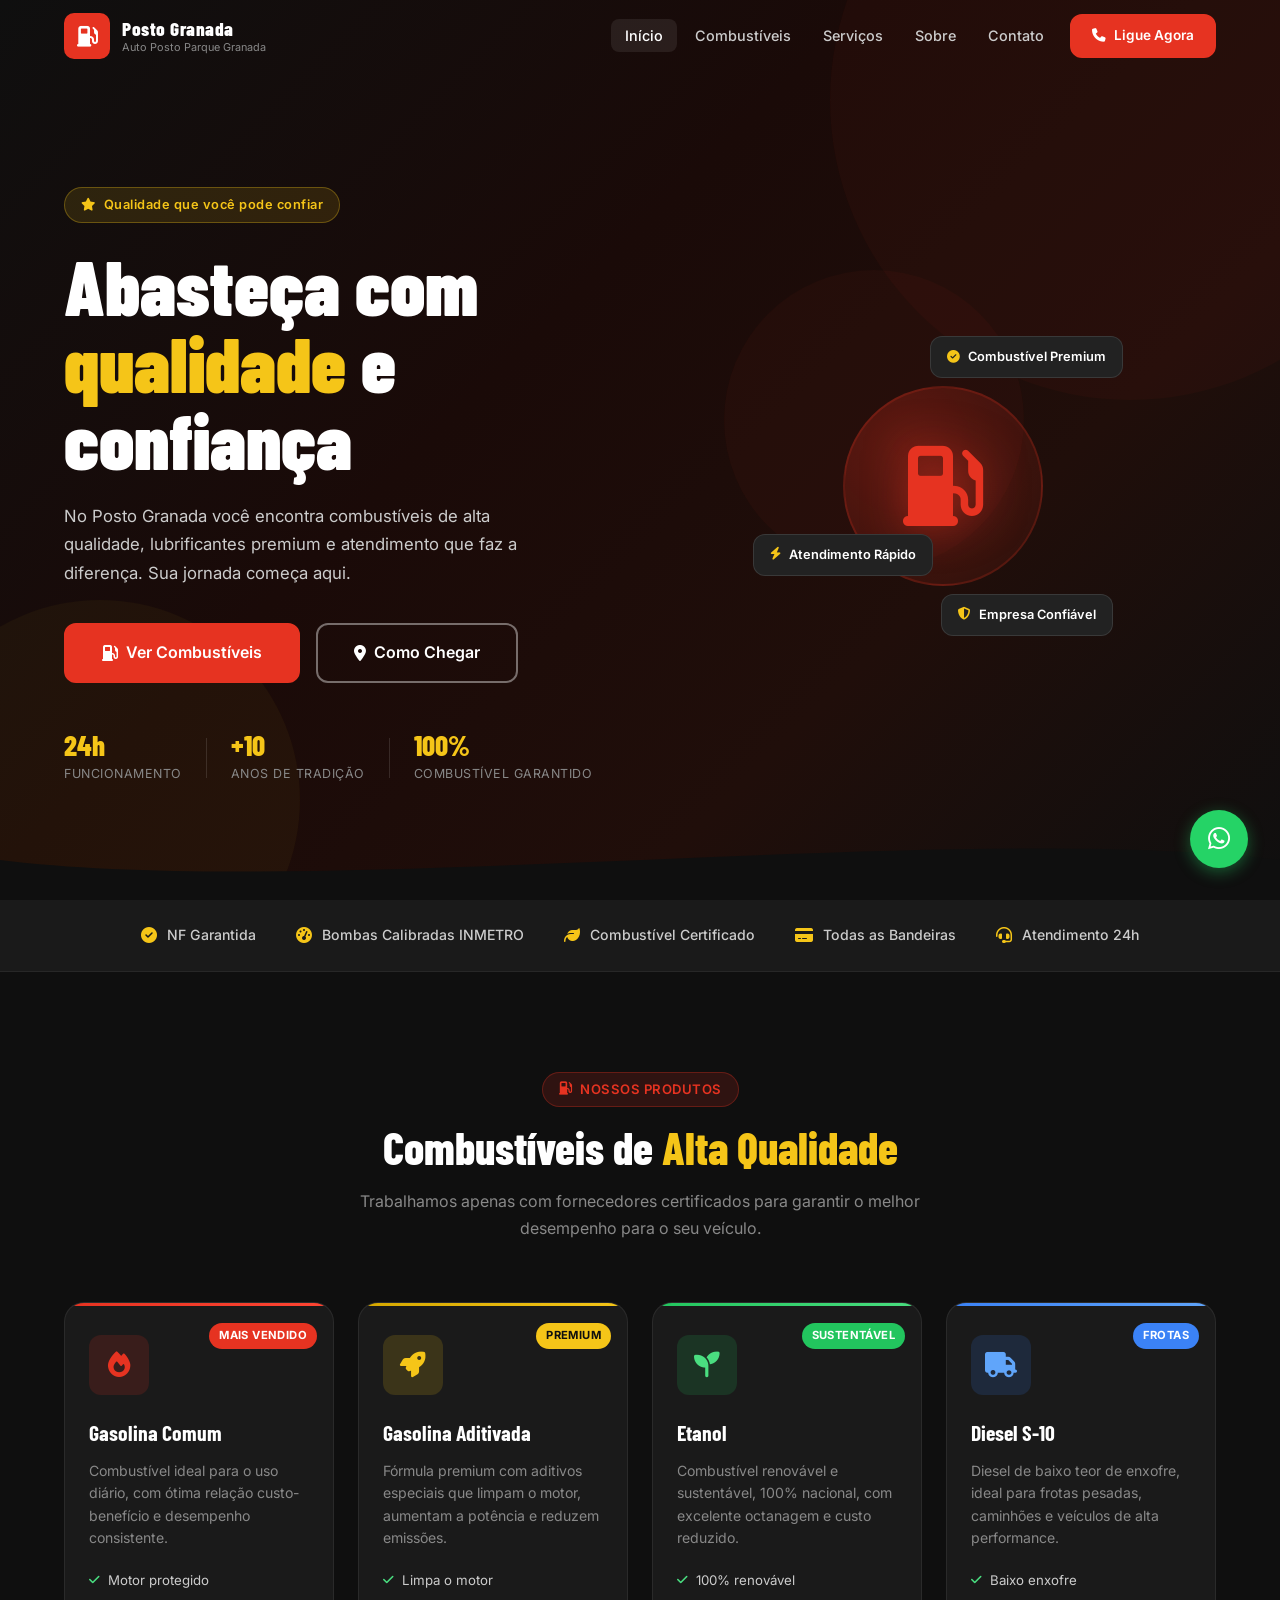
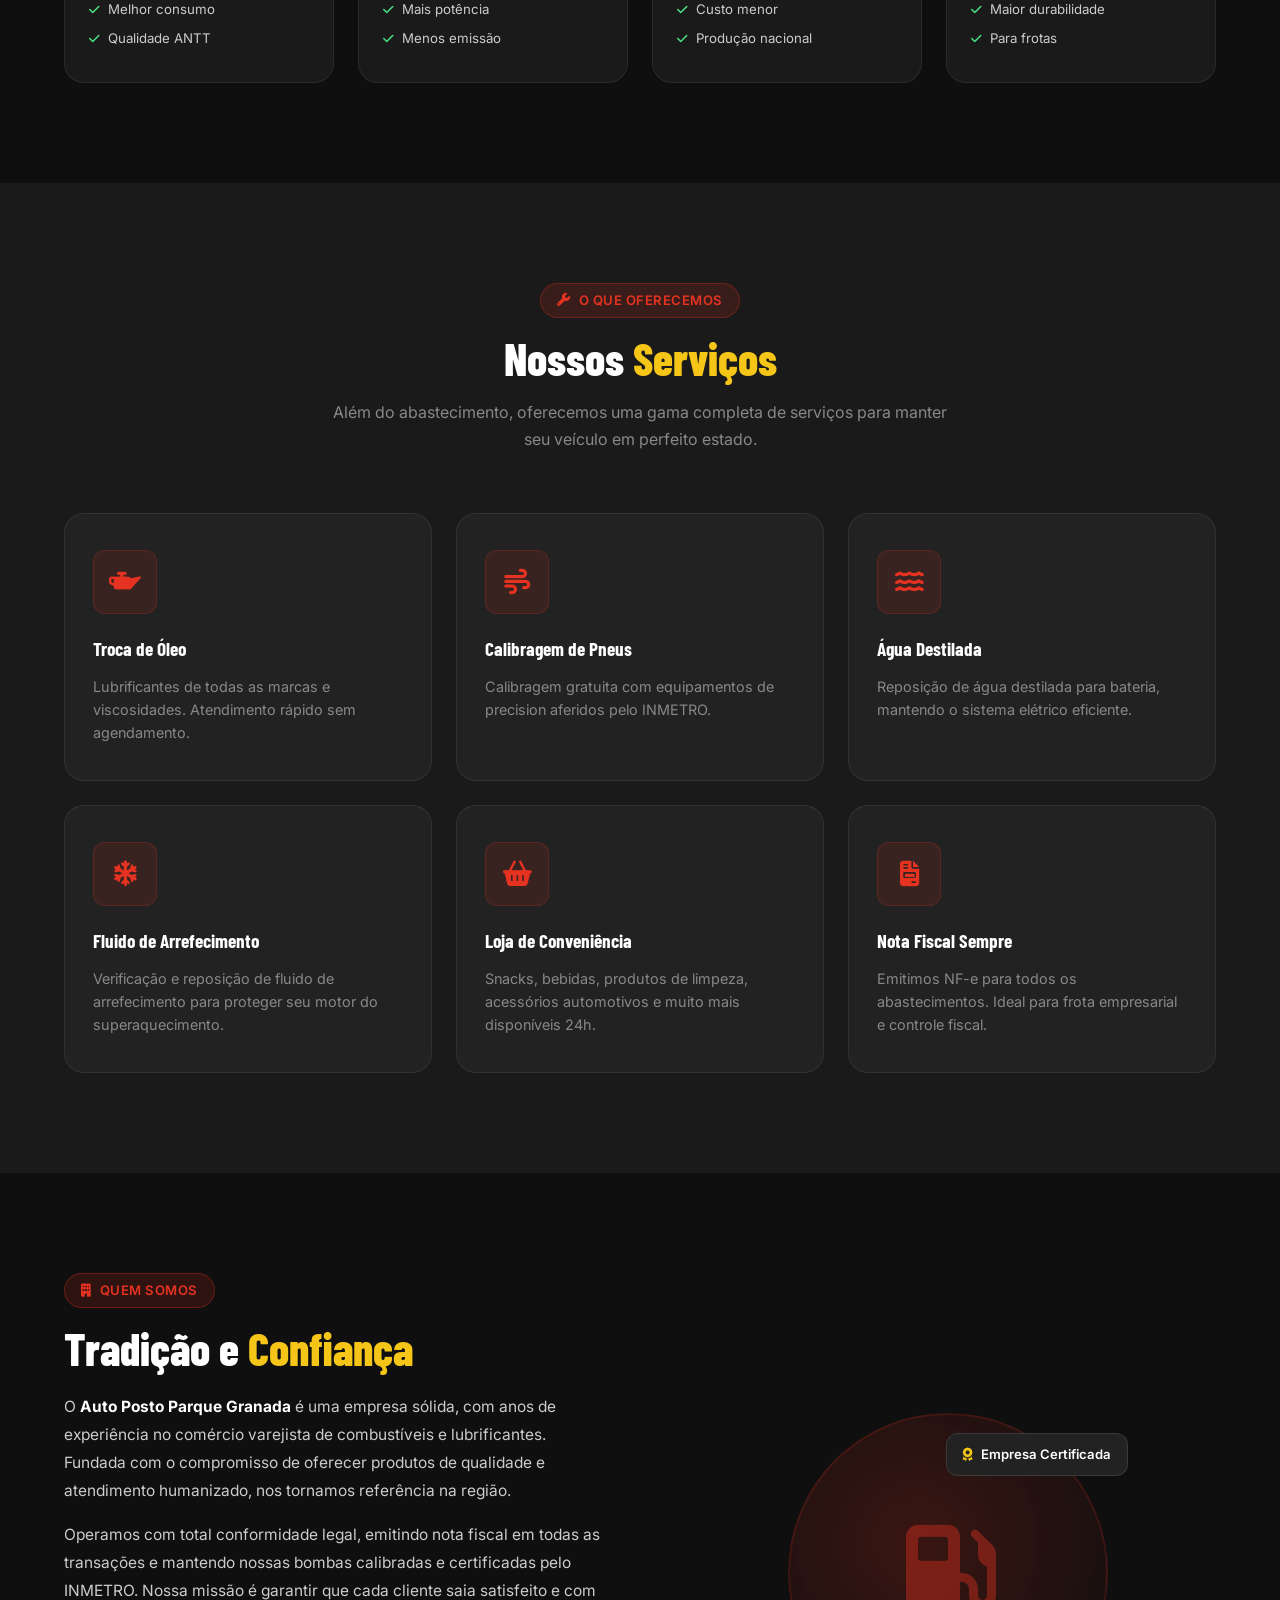
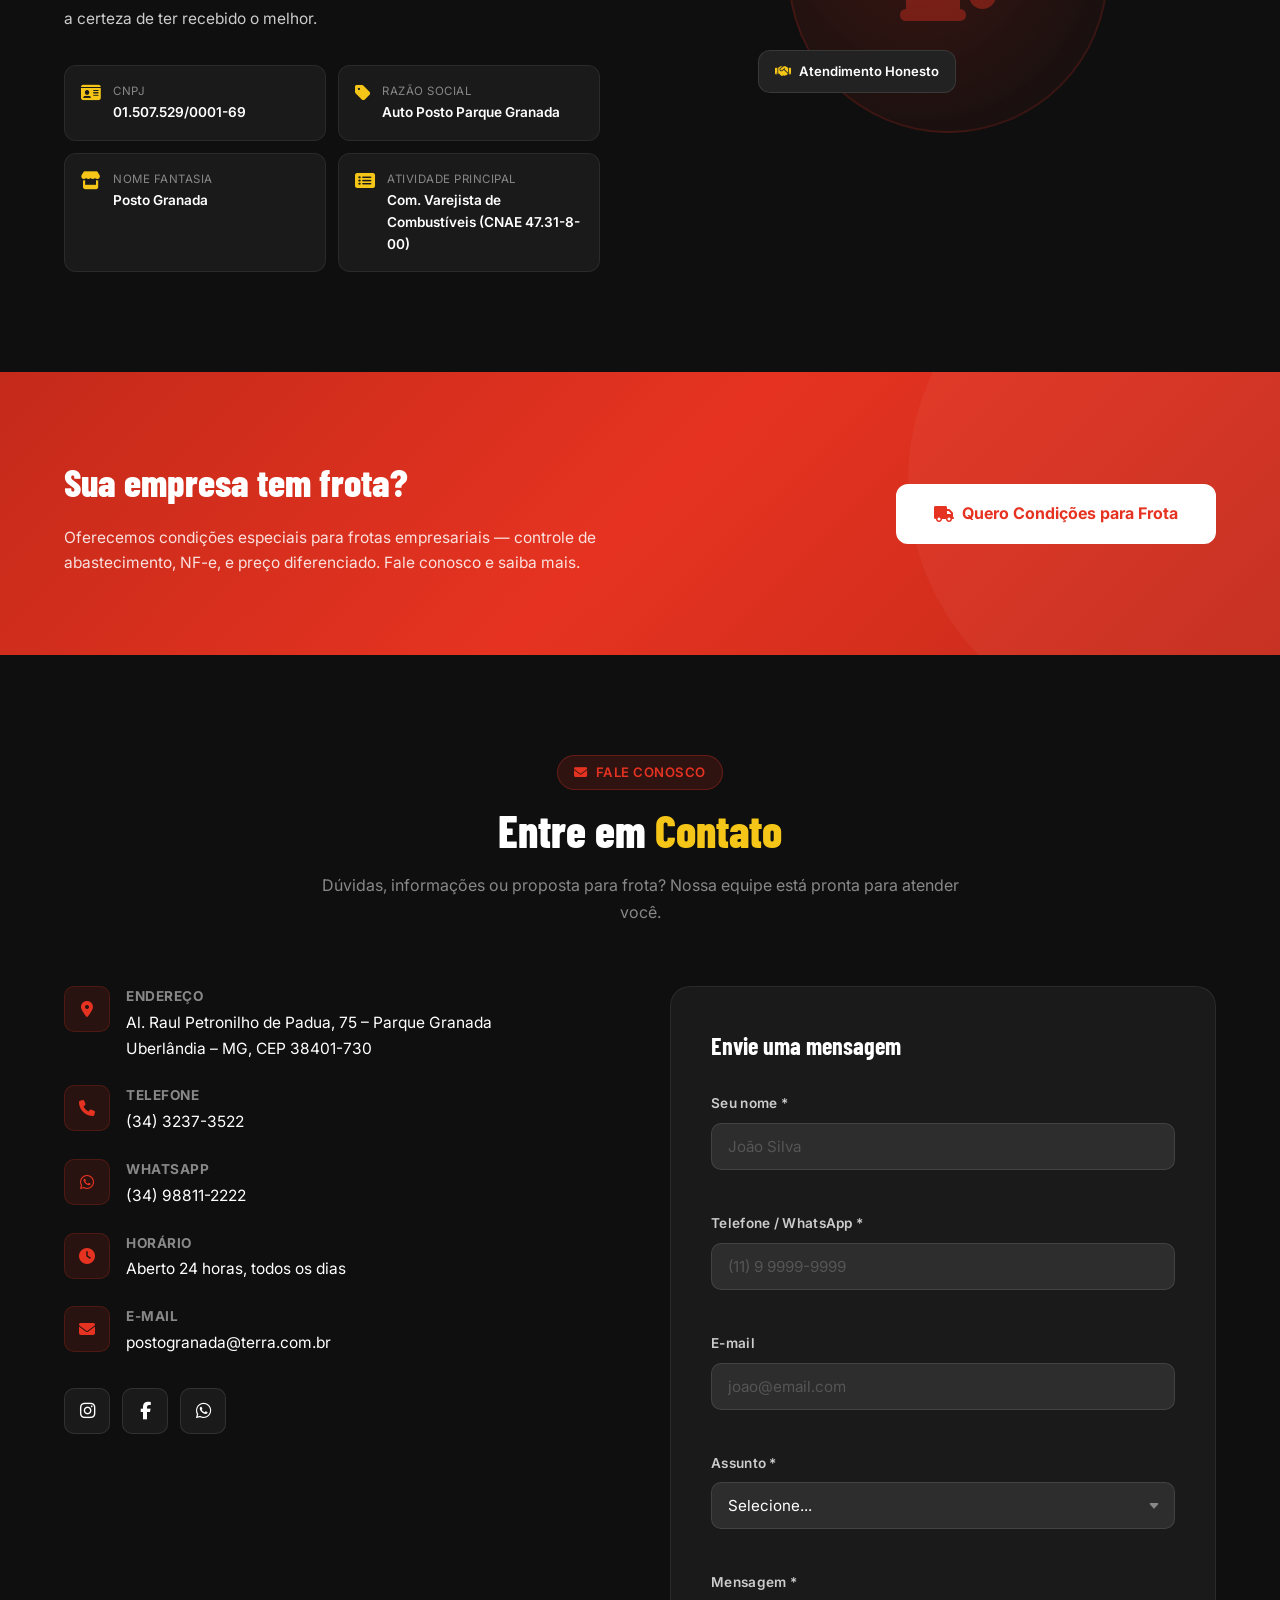
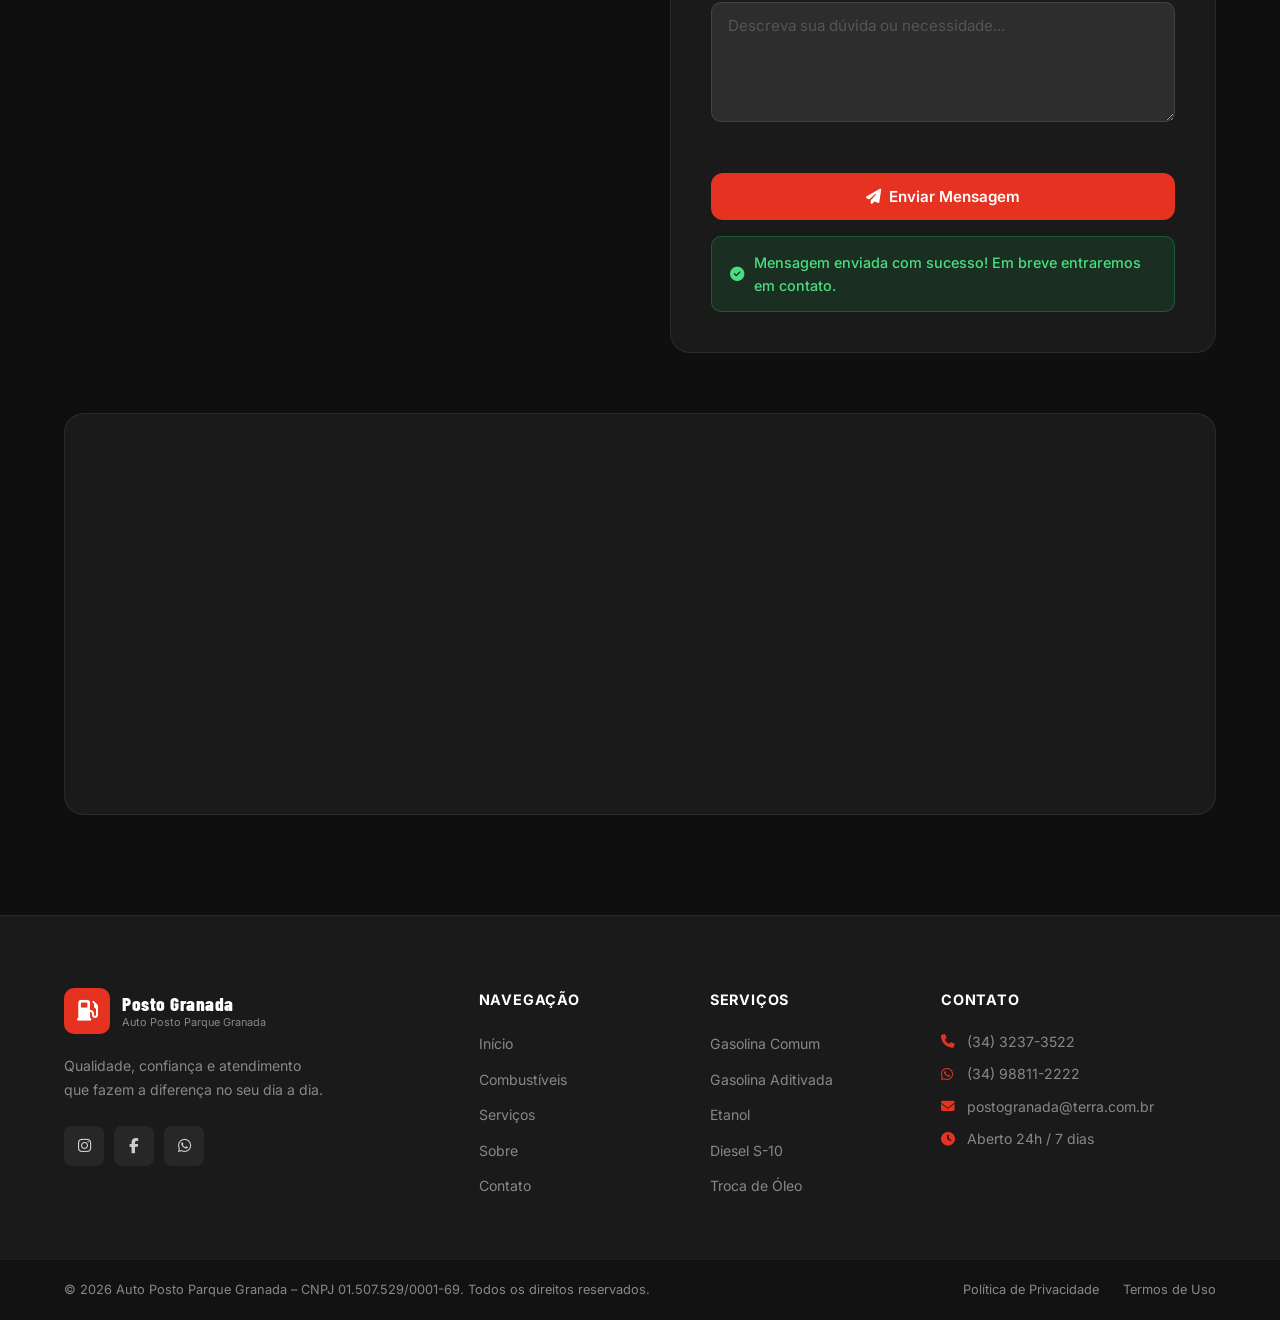
==== commit 21f855e3: "Add files via upload" ====
--- a/index.html
+++ b/index.html
@@ -52,7 +52,7 @@
           <li><a href="#servicos" class="nav__link">Serviços</a></li>
           <li><a href="#sobre" class="nav__link">Sobre</a></li>
           <li><a href="#contato" class="nav__link">Contato</a></li>
-          <li><a href="tel:+5511999999999" class="btn btn--sm btn--primary nav__cta"><i class="fas fa-phone"></i> Ligue Agora</a></li>
+          <li><a href="tel:+553432373522" class="btn btn--sm btn--primary nav__cta"><i class="fas fa-phone"></i> Ligue Agora</a></li>
         </ul>
       </nav>
 
@@ -351,21 +351,21 @@
             <div class="contact__item-icon"><i class="fas fa-map-marker-alt"></i></div>
             <div>
               <strong>Endereço</strong>
-              <span>Parque Granada – Consulte nosso endereço completo</span>
+              <span>Al. Raul Petronilho de Padua, 75 – Parque Granada<br />Uberlândia – MG, CEP 38401-730</span>
             </div>
           </div>
           <div class="contact__item">
             <div class="contact__item-icon"><i class="fas fa-phone"></i></div>
             <div>
               <strong>Telefone</strong>
-              <span><a href="tel:+5511999999999">(11) 9 9999-9999</a></span>
+              <span><a href="tel:+553432373522">(34) 3237-3522</a></span>
             </div>
           </div>
           <div class="contact__item">
             <div class="contact__item-icon"><i class="fab fa-whatsapp"></i></div>
             <div>
               <strong>WhatsApp</strong>
-              <span><a href="https://wa.me/5511999999999" target="_blank" rel="noopener noreferrer">Envie uma mensagem</a></span>
+              <span><a href="https://wa.me/5534988112222" target="_blank" rel="noopener noreferrer">(34) 98811-2222</a></span>
             </div>
           </div>
           <div class="contact__item">
@@ -379,13 +379,13 @@
             <div class="contact__item-icon"><i class="fas fa-envelope"></i></div>
             <div>
               <strong>E-mail</strong>
-              <span><a href="mailto:contato@postogranada.com.br">contato@postogranada.com.br</a></span>
+              <span><a href="mailto:postogranada@terra.com.br">postogranada@terra.com.br</a></span>
             </div>
           </div>
           <div class="contact__social">
             <a href="#" class="social-btn" aria-label="Instagram" target="_blank" rel="noopener noreferrer"><i class="fab fa-instagram"></i></a>
             <a href="#" class="social-btn" aria-label="Facebook" target="_blank" rel="noopener noreferrer"><i class="fab fa-facebook-f"></i></a>
-            <a href="https://wa.me/5511999999999" class="social-btn social-btn--whatsapp" aria-label="WhatsApp" target="_blank" rel="noopener noreferrer"><i class="fab fa-whatsapp"></i></a>
+            <a href="https://wa.me/5534988112222" class="social-btn social-btn--whatsapp" aria-label="WhatsApp" target="_blank" rel="noopener noreferrer"><i class="fab fa-whatsapp"></i></a>
           </div>
         </div>
 
@@ -433,14 +433,18 @@
         </div>
       </div>
 
-      <!-- Mapa placeholder -->
+      <!-- Mapa Google Maps -->
       <div class="map-placeholder" data-aos="fade-up">
-        <div class="map-placeholder__inner">
-          <i class="fas fa-map-marked-alt"></i>
-          <p>Insira aqui o embed do Google Maps com o endereço do posto</p>
-          <!-- Substitua este bloco pelo iframe do Google Maps -->
-          <!-- <iframe src="https://www.google.com/maps/embed?pb=..." width="100%" height="400" style="border:0;" allowfullscreen loading="lazy"></iframe> -->
-        </div>
+        <iframe
+          src="https://maps.google.com/maps?q=Alameda+Raul+Petronilho+de+Padua,+75,+Parque+Granada,+Uberl%C3%A2ndia,+MG,+38401-730,+Brasil&output=embed&z=17&hl=pt-BR"
+          width="100%"
+          height="420"
+          style="border:0;display:block;"
+          allowfullscreen
+          loading="lazy"
+          referrerpolicy="no-referrer-when-downgrade"
+          title="Localização do Posto Granada – Al. Raul Petronilho de Padua, 75, Uberlândia/MG"
+        ></iframe>
       </div>
 
     </div>
@@ -461,7 +465,7 @@
         <div class="footer__social">
           <a href="#" aria-label="Instagram" target="_blank" rel="noopener noreferrer"><i class="fab fa-instagram"></i></a>
           <a href="#" aria-label="Facebook" target="_blank" rel="noopener noreferrer"><i class="fab fa-facebook-f"></i></a>
-          <a href="https://wa.me/5511999999999" aria-label="WhatsApp" target="_blank" rel="noopener noreferrer"><i class="fab fa-whatsapp"></i></a>
+          <a href="https://wa.me/5534988112222" aria-label="WhatsApp" target="_blank" rel="noopener noreferrer"><i class="fab fa-whatsapp"></i></a>
         </div>
       </div>
 
@@ -490,9 +494,9 @@
       <div class="footer__contact">
         <h4>Contato</h4>
         <ul>
-          <li><i class="fas fa-phone"></i> <a href="tel:+5511999999999">(11) 9 9999-9999</a></li>
-          <li><i class="fab fa-whatsapp"></i> <a href="https://wa.me/5511999999999" target="_blank" rel="noopener noreferrer">WhatsApp</a></li>
-          <li><i class="fas fa-envelope"></i> <a href="mailto:contato@postogranada.com.br">contato@postogranada.com.br</a></li>
+          <li><i class="fas fa-phone"></i> <a href="tel:+553432373522">(34) 3237-3522</a></li>
+          <li><i class="fab fa-whatsapp"></i> <a href="https://wa.me/5534988112222" target="_blank" rel="noopener noreferrer">(34) 98811-2222</a></li>
+          <li><i class="fas fa-envelope"></i> <a href="mailto:postogranada@terra.com.br">postogranada@terra.com.br</a></li>
           <li><i class="fas fa-clock"></i> Aberto 24h / 7 dias</li>
         </ul>
       </div>
@@ -510,7 +514,7 @@
   </footer>
 
   <!-- WhatsApp Float -->
-  <a href="https://wa.me/5511999999999" class="whatsapp-float" target="_blank" rel="noopener noreferrer" aria-label="Fale no WhatsApp">
+  <a href="https://wa.me/5534988112222" class="whatsapp-float" target="_blank" rel="noopener noreferrer" aria-label="Fale no WhatsApp">
     <i class="fab fa-whatsapp"></i>
     <span class="whatsapp-float__tooltip">Fale conosco!</span>
   </a>
